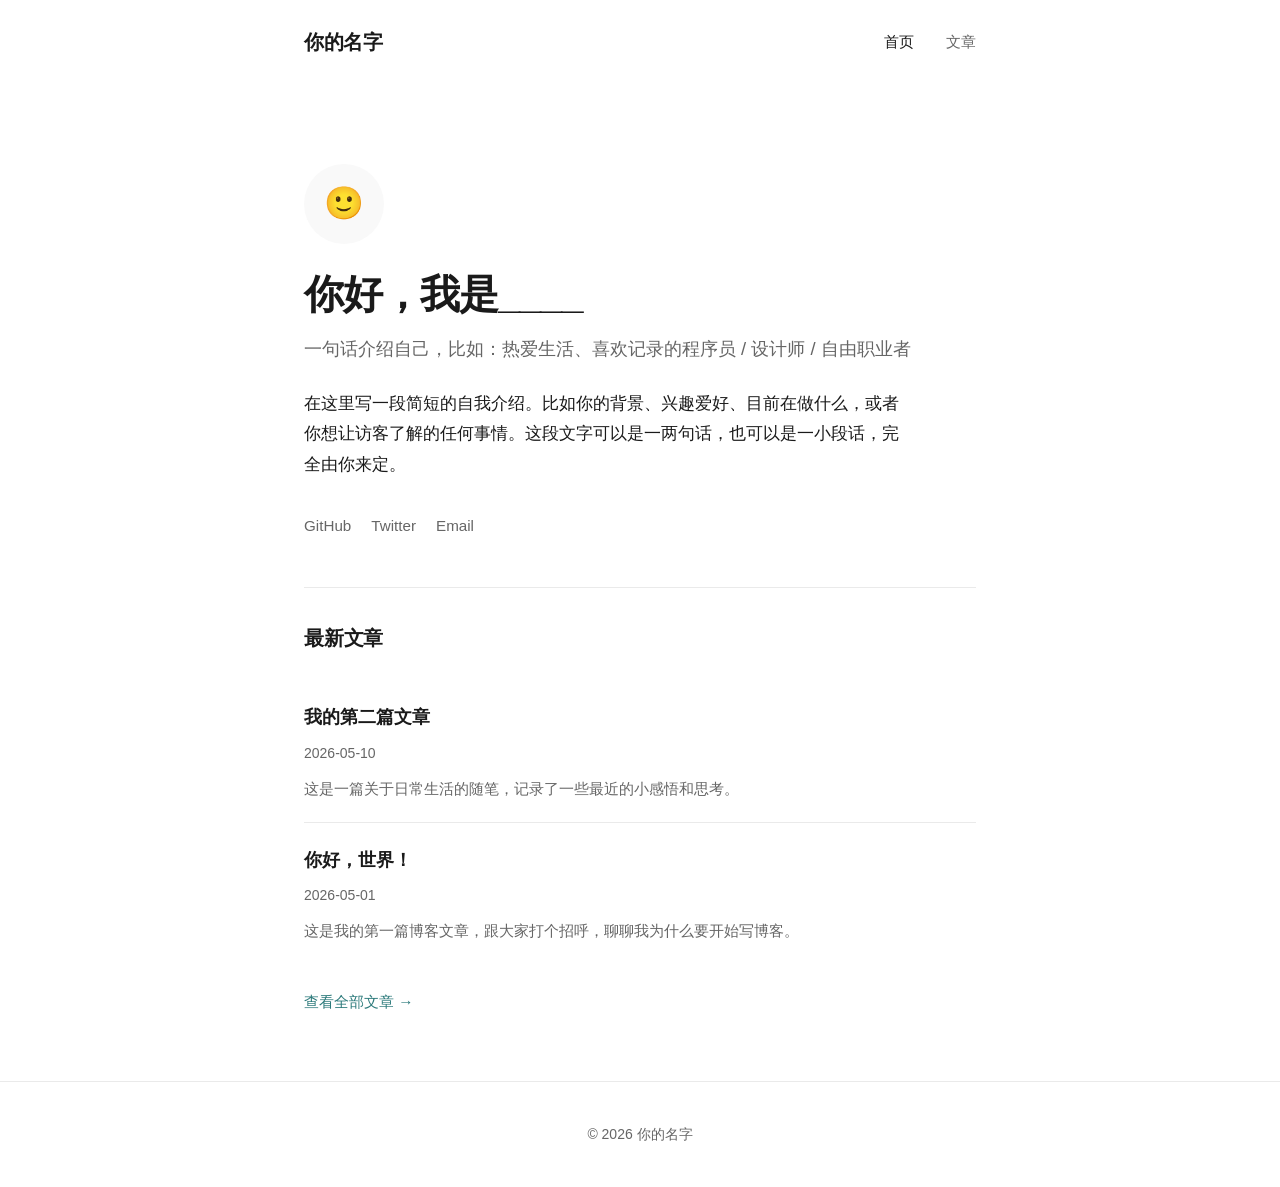
==== index.html @ 14785ec4 "初始化个人网站" ====
<!DOCTYPE html>
<html lang="zh-CN">
<head>
  <meta charset="UTF-8">
  <meta name="viewport" content="width=device-width, initial-scale=1.0">
  <title>我的个人网站</title>
  <link rel="stylesheet" href="css/style.css">
</head>
<body>
  <div class="container">
    <!-- 导航栏 -->
    <nav class="nav">
      <a href="index.html" class="nav-logo">你的名字</a>
      <ul class="nav-links">
        <li><a href="index.html" class="active">首页</a></li>
        <li><a href="blog.html">文章</a></li>
      </ul>
    </nav>

    <!-- 个人介绍 -->
    <section class="hero">
      <div class="hero-avatar">🙂</div>
      <h1>你好，我是____</h1>
      <p class="tagline">一句话介绍自己，比如：热爱生活、喜欢记录的程序员 / 设计师 / 自由职业者</p>
      <p class="bio">
        在这里写一段简短的自我介绍。比如你的背景、兴趣爱好、目前在做什么，或者你想让访客了解的任何事情。这段文字可以是一两句话，也可以是一小段话，完全由你来定。
      </p>
      <div class="social-links">
        <a href="#" target="_blank">GitHub</a>
        <a href="#" target="_blank">Twitter</a>
        <a href="mailto:your@email.com">Email</a>
      </div>
    </section>

    <!-- 最新文章 -->
    <section class="recent-posts">
      <h2 class="section-title">最新文章</h2>
      <div id="recent-posts"></div>
      <a href="blog.html" class="view-all">查看全部文章 →</a>
    </section>
  </div>

  <!-- 页脚 -->
  <footer class="footer">
    <div class="container">
      <p>© 2026 你的名字</p>
    </div>
  </footer>

  <script src="js/blog.js"></script>
  <script>
    // 在首页展示最近 3 篇文章
    const recentPosts = posts.slice(0, 3);
    const container = document.getElementById('recent-posts');
    recentPosts.forEach(post => {
      container.innerHTML += `
        <div class="post-card">
          <a href="${post.url}">
            <h3>${post.title}</h3>
            <span class="post-meta">${post.date}</span>
            ${post.excerpt ? `<p class="post-excerpt">${post.excerpt}</p>` : ''}
          </a>
        </div>
      `;
    });
  </script>
</body>
</html>
---- css/style.css ----
/* ===== 基础设置 ===== */
:root {
  --text: #1a1a1a;
  --text-light: #666;
  --bg: #fff;
  --bg-light: #f9f9f9;
  --border: #eaeaea;
  --accent: #2c7a7b;
  --accent-hover: #236665;
  --max-width: 720px;
}

* {
  margin: 0;
  padding: 0;
  box-sizing: border-box;
}

body {
  font-family: -apple-system, BlinkMacSystemFont, "Segoe UI", "PingFang SC",
    "Hiragino Sans GB", "Microsoft YaHei", "Helvetica Neue", Arial, sans-serif;
  color: var(--text);
  background: var(--bg);
  line-height: 1.8;
  -webkit-font-smoothing: antialiased;
}

/* ===== 导航栏 ===== */
.nav {
  display: flex;
  justify-content: space-between;
  align-items: center;
  padding: 1.5rem 0;
  max-width: var(--max-width);
  margin: 0 auto;
}

.nav a {
  text-decoration: none;
  color: var(--text);
}

.nav-logo {
  font-size: 1.25rem;
  font-weight: 700;
  letter-spacing: -0.02em;
}

.nav-links {
  display: flex;
  gap: 2rem;
  list-style: none;
}

.nav-links a {
  font-size: 0.95rem;
  color: var(--text-light);
  transition: color 0.2s;
}

.nav-links a:hover,
.nav-links a.active {
  color: var(--text);
}

/* ===== 容器 ===== */
.container {
  max-width: var(--max-width);
  margin: 0 auto;
  padding: 0 1.5rem;
}

/* ===== 首页 - 个人介绍 ===== */
.hero {
  padding: 5rem 0 3rem;
}

.hero-avatar {
  width: 80px;
  height: 80px;
  border-radius: 50%;
  background: var(--bg-light);
  margin-bottom: 1.5rem;
  display: flex;
  align-items: center;
  justify-content: center;
  font-size: 2rem;
  color: #ccc;
}

.hero h1 {
  font-size: 2.5rem;
  font-weight: 700;
  letter-spacing: -0.03em;
  margin-bottom: 0.75rem;
  line-height: 1.3;
}

.hero .tagline {
  font-size: 1.15rem;
  color: var(--text-light);
  margin-bottom: 1.5rem;
}

.hero .bio {
  font-size: 1.05rem;
  color: var(--text);
  max-width: 600px;
  margin-bottom: 2rem;
}

.social-links {
  display: flex;
  gap: 1.25rem;
}

.social-links a {
  color: var(--text-light);
  text-decoration: none;
  font-size: 0.95rem;
  transition: color 0.2s;
}

.social-links a:hover {
  color: var(--accent);
}

/* ===== 首页 - 最新文章 ===== */
.section-title {
  font-size: 1.25rem;
  font-weight: 600;
  margin-bottom: 1.5rem;
  letter-spacing: -0.01em;
}

.recent-posts {
  padding: 2rem 0 4rem;
  border-top: 1px solid var(--border);
}

.post-card {
  padding: 1.25rem 0;
  border-bottom: 1px solid var(--border);
}

.post-card:last-child {
  border-bottom: none;
}

.post-card a {
  text-decoration: none;
  color: inherit;
  display: block;
}

.post-card h3 {
  font-size: 1.15rem;
  font-weight: 600;
  margin-bottom: 0.35rem;
  transition: color 0.2s;
}

.post-card:hover h3 {
  color: var(--accent);
}

.post-card .post-meta {
  font-size: 0.875rem;
  color: var(--text-light);
}

.post-card .post-excerpt {
  font-size: 0.95rem;
  color: var(--text-light);
  margin-top: 0.5rem;
  line-height: 1.7;
}

.view-all {
  display: inline-block;
  margin-top: 1.5rem;
  font-size: 0.95rem;
  color: var(--accent);
  text-decoration: none;
  font-weight: 500;
  transition: color 0.2s;
}

.view-all:hover {
  color: var(--accent-hover);
}

/* ===== 博客列表页 ===== */
.blog-header {
  padding: 3rem 0 2rem;
}

.blog-header h1 {
  font-size: 2rem;
  font-weight: 700;
  letter-spacing: -0.02em;
  margin-bottom: 0.5rem;
}

.blog-header p {
  color: var(--text-light);
  font-size: 1.05rem;
}

.blog-list {
  padding-bottom: 4rem;
}

.blog-list .post-card {
  padding: 1.5rem 0;
}

.blog-list .post-card h3 {
  font-size: 1.2rem;
}

/* ===== 文章详情页 ===== */
.article {
  padding: 3rem 0 4rem;
}

.article-header {
  margin-bottom: 2.5rem;
}

.article-header h1 {
  font-size: 2rem;
  font-weight: 700;
  letter-spacing: -0.02em;
  line-height: 1.4;
  margin-bottom: 0.75rem;
}

.article-header .article-meta {
  font-size: 0.9rem;
  color: var(--text-light);
}

.article-content {
  font-size: 1.05rem;
  line-height: 2;
}

.article-content p {
  margin-bottom: 1.5rem;
}

.article-content h2 {
  font-size: 1.4rem;
  font-weight: 600;
  margin: 2.5rem 0 1rem;
}

.article-content h3 {
  font-size: 1.15rem;
  font-weight: 600;
  margin: 2rem 0 0.75rem;
}

.article-content img {
  max-width: 100%;
  height: auto;
  border-radius: 4px;
  margin: 1.5rem 0;
}

.article-content blockquote {
  border-left: 3px solid var(--accent);
  padding-left: 1.25rem;
  margin: 1.5rem 0;
  color: var(--text-light);
  font-style: italic;
}

.article-content ul,
.article-content ol {
  margin: 1rem 0 1.5rem 1.5rem;
}

.article-content li {
  margin-bottom: 0.5rem;
}

.article-content hr {
  border: none;
  border-top: 1px solid var(--border);
  margin: 2.5rem 0;
}

.article-content code {
  background: var(--bg-light);
  padding: 0.15em 0.4em;
  border-radius: 3px;
  font-size: 0.9em;
  font-family: "SF Mono", "Fira Code", "Fira Mono", "Roboto Mono", monospace;
}

.article-content pre {
  background: var(--bg-light);
  padding: 1.25rem;
  border-radius: 6px;
  overflow-x: auto;
  margin: 1.5rem 0;
  font-size: 0.9rem;
  line-height: 1.6;
}

.article-content pre code {
  background: none;
  padding: 0;
}

.back-link {
  display: inline-block;
  margin-top: 3rem;
  font-size: 0.95rem;
  color: var(--text-light);
  text-decoration: none;
  transition: color 0.2s;
}

.back-link:hover {
  color: var(--text);
}

/* ===== 页脚 ===== */
.footer {
  text-align: center;
  padding: 2.5rem 0;
  color: var(--text-light);
  font-size: 0.875rem;
  border-top: 1px solid var(--border);
}

/* ===== 响应式 ===== */
@media (max-width: 600px) {
  .hero {
    padding: 3rem 0 2rem;
  }

  .hero h1 {
    font-size: 1.75rem;
  }

  .nav {
    padding: 1rem 0;
  }

  .article-header h1 {
    font-size: 1.5rem;
  }

  .article-content {
    font-size: 1rem;
  }
}
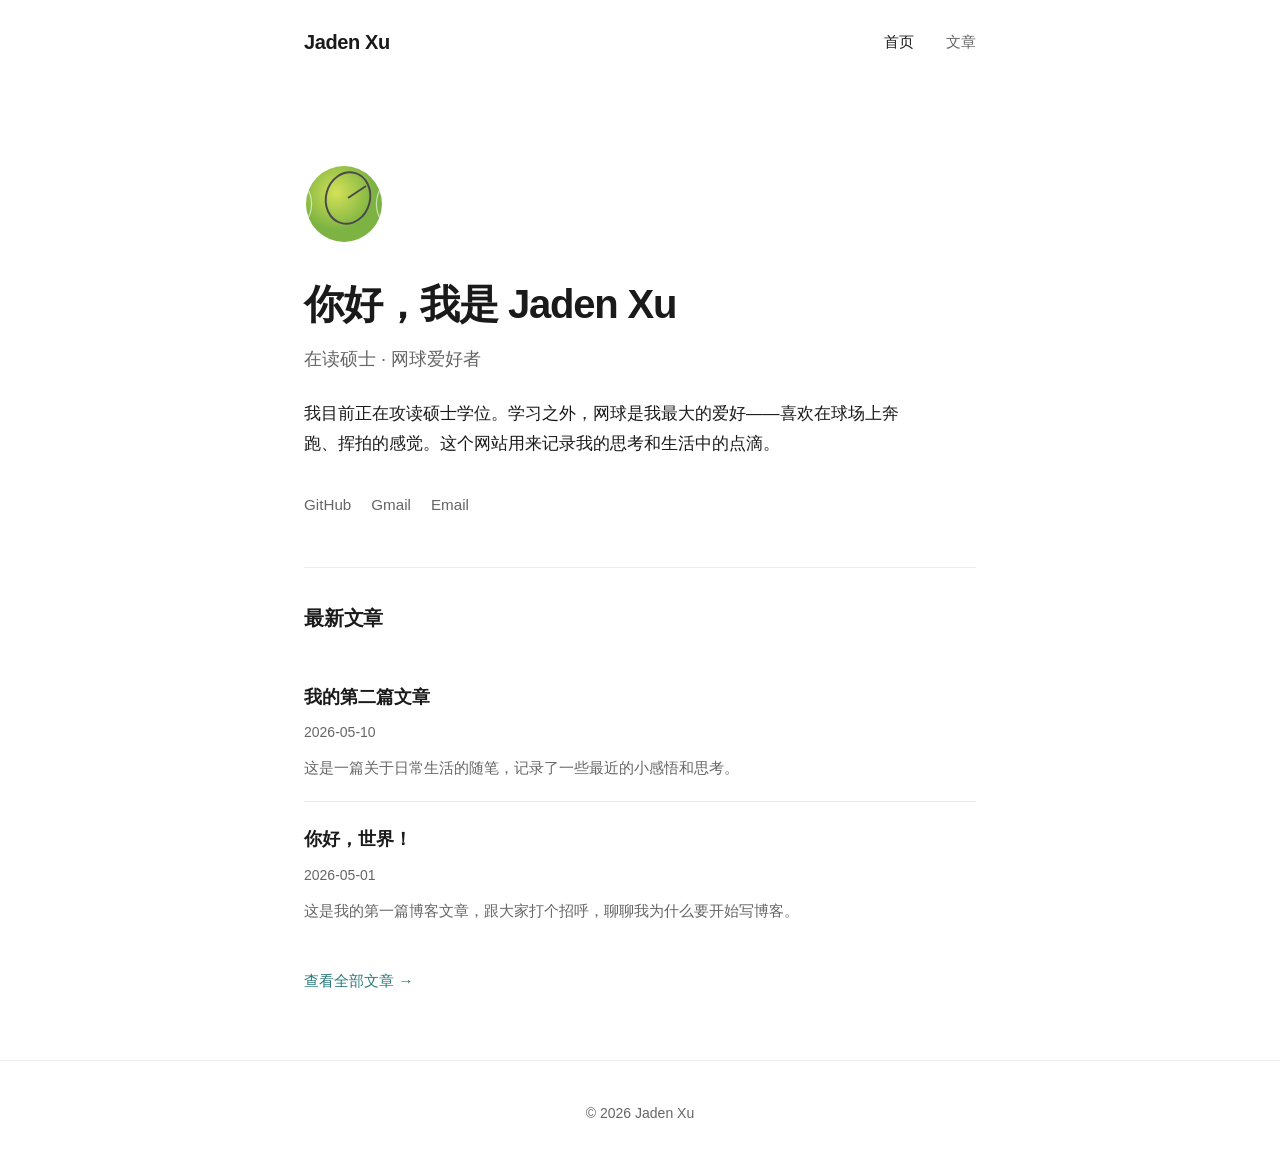
==== commit 36fed337: "更新个人信息和头像" ====
--- a/index.html
+++ b/index.html
@@ -10,7 +10,7 @@
   <div class="container">
     <!-- 导航栏 -->
     <nav class="nav">
-      <a href="index.html" class="nav-logo">你的名字</a>
+      <a href="index.html" class="nav-logo">Jaden Xu</a>
       <ul class="nav-links">
         <li><a href="index.html" class="active">首页</a></li>
         <li><a href="blog.html">文章</a></li>
@@ -19,16 +19,16 @@
 
     <!-- 个人介绍 -->
     <section class="hero">
-      <div class="hero-avatar">🙂</div>
-      <h1>你好，我是____</h1>
-      <p class="tagline">一句话介绍自己，比如：热爱生活、喜欢记录的程序员 / 设计师 / 自由职业者</p>
+      <img class="hero-avatar" src="images/avatar.svg" alt="头像">
+      <h1>你好，我是 Jaden Xu</h1>
+      <p class="tagline">在读硕士 · 网球爱好者</p>
       <p class="bio">
-        在这里写一段简短的自我介绍。比如你的背景、兴趣爱好、目前在做什么，或者你想让访客了解的任何事情。这段文字可以是一两句话，也可以是一小段话，完全由你来定。
+        我目前正在攻读硕士学位。学习之外，网球是我最大的爱好——喜欢在球场上奔跑、挥拍的感觉。这个网站用来记录我的思考和生活中的点滴。
       </p>
       <div class="social-links">
-        <a href="#" target="_blank">GitHub</a>
-        <a href="#" target="_blank">Twitter</a>
-        <a href="mailto:your@email.com">Email</a>
+        <a href="https://github.com/xupu2846" target="_blank">GitHub</a>
+        <a href="mailto:xupu2846@gmail.com">Gmail</a>
+        <a href="mailto:xupu2846@163.com">Email</a>
       </div>
     </section>
 
@@ -43,7 +43,7 @@
   <!-- 页脚 -->
   <footer class="footer">
     <div class="container">
-      <p>© 2026 你的名字</p>
+      <p>© 2026 Jaden Xu</p>
     </div>
   </footer>
 
--- a/css/style.css
+++ b/css/style.css
@@ -79,13 +79,8 @@
   width: 80px;
   height: 80px;
   border-radius: 50%;
-  background: var(--bg-light);
+  object-fit: cover;
   margin-bottom: 1.5rem;
-  display: flex;
-  align-items: center;
-  justify-content: center;
-  font-size: 2rem;
-  color: #ccc;
 }
 
 .hero h1 {
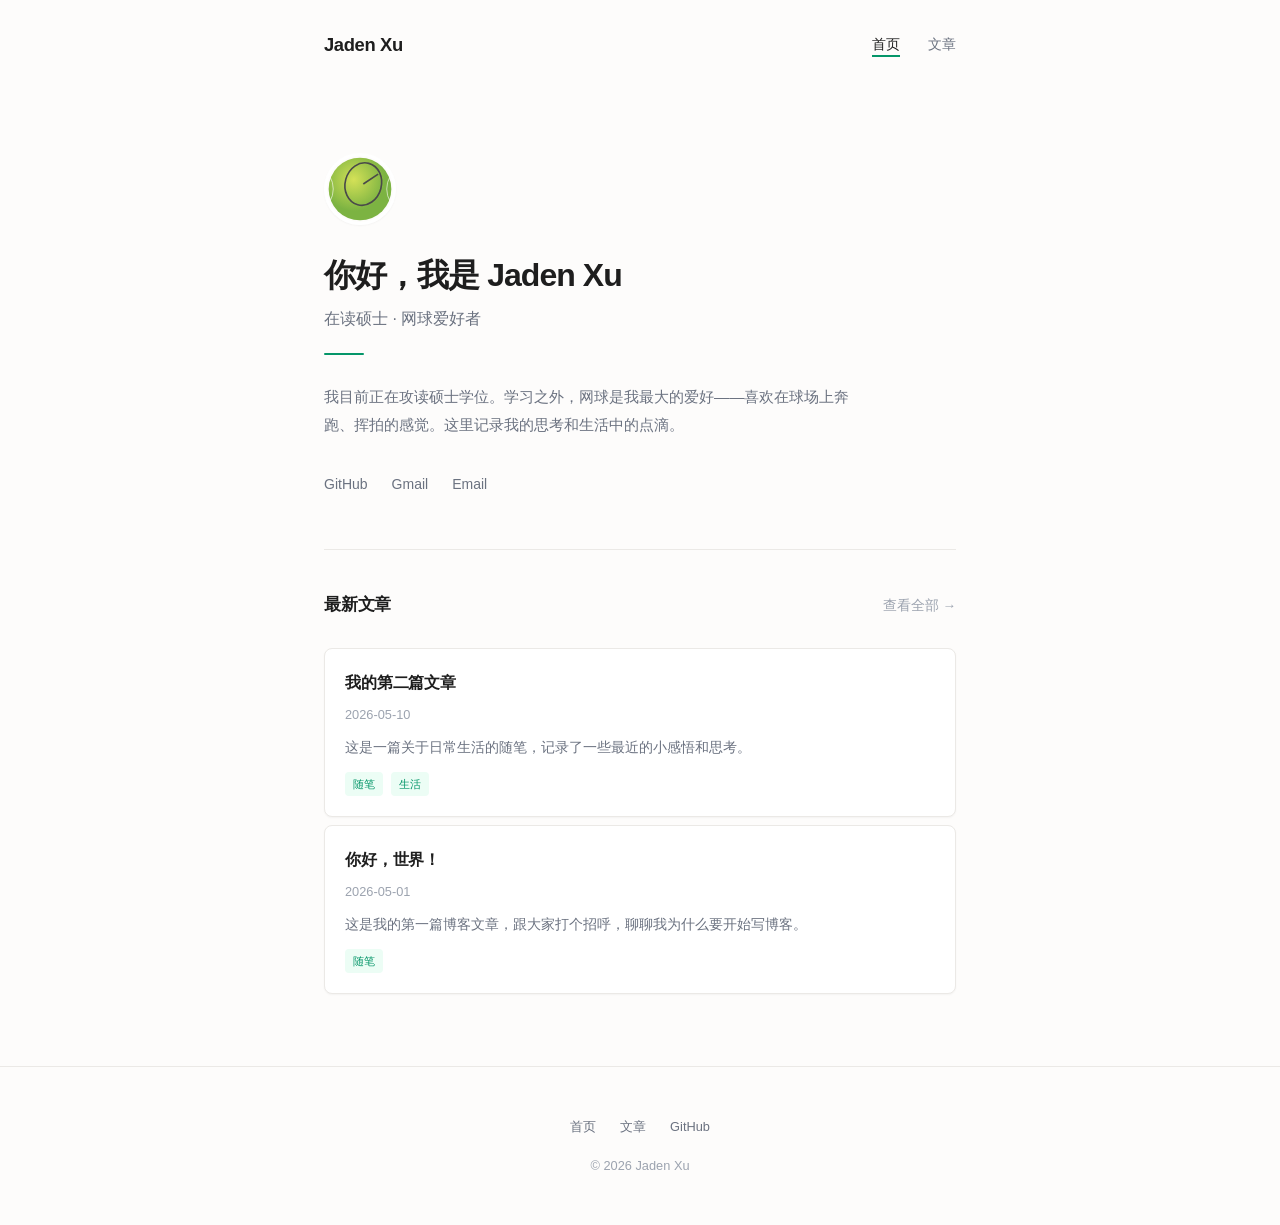
==== commit 25d56f5b: "全面升级网站设计：优化排版、配色、卡片布局和动效" ====
--- a/index.html
+++ b/index.html
@@ -3,27 +3,29 @@
 <head>
   <meta charset="UTF-8">
   <meta name="viewport" content="width=device-width, initial-scale=1.0">
-  <title>我的个人网站</title>
+  <title>Jaden Xu</title>
   <link rel="stylesheet" href="css/style.css">
 </head>
 <body>
-  <div class="container">
-    <!-- 导航栏 -->
-    <nav class="nav">
+  <nav class="nav">
+    <div class="container" style="display:flex;justify-content:space-between;align-items:center;width:100%;">
       <a href="index.html" class="nav-logo">Jaden Xu</a>
       <ul class="nav-links">
         <li><a href="index.html" class="active">首页</a></li>
         <li><a href="blog.html">文章</a></li>
       </ul>
-    </nav>
+    </div>
+  </nav>
 
+  <div class="container">
     <!-- 个人介绍 -->
     <section class="hero">
       <img class="hero-avatar" src="images/avatar.svg" alt="头像">
       <h1>你好，我是 Jaden Xu</h1>
       <p class="tagline">在读硕士 · 网球爱好者</p>
+      <div class="divider"></div>
       <p class="bio">
-        我目前正在攻读硕士学位。学习之外，网球是我最大的爱好——喜欢在球场上奔跑、挥拍的感觉。这个网站用来记录我的思考和生活中的点滴。
+        我目前正在攻读硕士学位。学习之外，网球是我最大的爱好——喜欢在球场上奔跑、挥拍的感觉。这里记录我的思考和生活中的点滴。
       </p>
       <div class="social-links">
         <a href="https://github.com/xupu2846" target="_blank">GitHub</a>
@@ -34,35 +36,49 @@
 
     <!-- 最新文章 -->
     <section class="recent-posts">
-      <h2 class="section-title">最新文章</h2>
+      <div class="section-header">
+        <h2 class="section-title">最新文章</h2>
+        <a href="blog.html" class="view-all">查看全部 →</a>
+      </div>
       <div id="recent-posts"></div>
-      <a href="blog.html" class="view-all">查看全部文章 →</a>
     </section>
   </div>
 
   <!-- 页脚 -->
   <footer class="footer">
     <div class="container">
+      <div class="footer-links">
+        <a href="index.html">首页</a>
+        <a href="blog.html">文章</a>
+        <a href="https://github.com/xupu2846" target="_blank">GitHub</a>
+      </div>
       <p>© 2026 Jaden Xu</p>
     </div>
   </footer>
 
   <script src="js/blog.js"></script>
   <script>
-    // 在首页展示最近 3 篇文章
-    const recentPosts = posts.slice(0, 3);
+    const recentPosts = posts.slice(0, 5);
     const container = document.getElementById('recent-posts');
-    recentPosts.forEach(post => {
-      container.innerHTML += `
-        <div class="post-card">
-          <a href="${post.url}">
+    if (recentPosts.length === 0) {
+      container.innerHTML = '<div class="empty-state"><p>还没有文章</p></div>';
+    } else {
+      recentPosts.forEach(post => {
+        const tagsHtml = post.tags
+          ? post.tags.map(t => `<span class="post-tag">${t}</span>`).join('')
+          : '';
+        container.innerHTML += `
+          <a class="post-card" href="${post.url}">
             <h3>${post.title}</h3>
-            <span class="post-meta">${post.date}</span>
+            <div class="post-meta">
+              <span>${post.date}</span>
+            </div>
             ${post.excerpt ? `<p class="post-excerpt">${post.excerpt}</p>` : ''}
+            ${tagsHtml ? `<div class="post-tags">${tagsHtml}</div>` : ''}
           </a>
-        </div>
-      `;
-    });
+        `;
+      });
+    }
   </script>
 </body>
 </html>
--- a/css/style.css
+++ b/css/style.css
@@ -1,13 +1,18 @@
 /* ===== 基础设置 ===== */
 :root {
-  --text: #1a1a1a;
-  --text-light: #666;
-  --bg: #fff;
-  --bg-light: #f9f9f9;
-  --border: #eaeaea;
-  --accent: #2c7a7b;
-  --accent-hover: #236665;
-  --max-width: 720px;
+  --text: #1e1e1e;
+  --text-secondary: #6b7280;
+  --text-tertiary: #9ca3af;
+  --bg: #fdfcfb;
+  --bg-card: #fff;
+  --border: #ebe9e6;
+  --accent: #059669;
+  --accent-hover: #047857;
+  --accent-light: #ecfdf5;
+  --shadow-sm: 0 1px 2px rgba(0, 0, 0, 0.04);
+  --shadow-md: 0 4px 12px rgba(0, 0, 0, 0.06);
+  --radius: 8px;
+  --max-width: 680px;
 }
 
 * {
@@ -19,48 +24,12 @@
 body {
   font-family: -apple-system, BlinkMacSystemFont, "Segoe UI", "PingFang SC",
     "Hiragino Sans GB", "Microsoft YaHei", "Helvetica Neue", Arial, sans-serif;
+  font-size: 16px;
   color: var(--text);
   background: var(--bg);
   line-height: 1.8;
   -webkit-font-smoothing: antialiased;
-}
-
-/* ===== 导航栏 ===== */
-.nav {
-  display: flex;
-  justify-content: space-between;
-  align-items: center;
-  padding: 1.5rem 0;
-  max-width: var(--max-width);
-  margin: 0 auto;
-}
-
-.nav a {
-  text-decoration: none;
-  color: var(--text);
-}
-
-.nav-logo {
-  font-size: 1.25rem;
-  font-weight: 700;
-  letter-spacing: -0.02em;
-}
-
-.nav-links {
-  display: flex;
-  gap: 2rem;
-  list-style: none;
-}
-
-.nav-links a {
-  font-size: 0.95rem;
-  color: var(--text-light);
-  transition: color 0.2s;
-}
-
-.nav-links a:hover,
-.nav-links a.active {
-  color: var(--text);
+  -moz-osx-font-smoothing: grayscale;
 }
 
 /* ===== 容器 ===== */
@@ -70,50 +39,107 @@
   padding: 0 1.5rem;
 }
 
+/* ===== 导航栏 ===== */
+.nav {
+  display: flex;
+  justify-content: space-between;
+  align-items: center;
+  padding: 1.75rem 0;
+  max-width: var(--max-width);
+  margin: 0 auto;
+}
+
+.nav a {
+  text-decoration: none;
+  color: var(--text);
+}
+
+.nav-logo {
+  font-size: 1.15rem;
+  font-weight: 700;
+  letter-spacing: -0.02em;
+  color: var(--text);
+}
+
+.nav-links {
+  display: flex;
+  gap: 1.75rem;
+  list-style: none;
+}
+
+.nav-links a {
+  font-size: 0.9rem;
+  color: var(--text-secondary);
+  transition: color 0.2s;
+  padding-bottom: 3px;
+}
+
+.nav-links a:hover {
+  color: var(--text);
+}
+
+.nav-links a.active {
+  color: var(--text);
+  border-bottom: 2px solid var(--accent);
+}
+
 /* ===== 首页 - 个人介绍 ===== */
 .hero {
-  padding: 5rem 0 3rem;
+  padding: 4rem 0 3rem;
 }
 
 .hero-avatar {
-  width: 80px;
-  height: 80px;
+  width: 72px;
+  height: 72px;
   border-radius: 50%;
   object-fit: cover;
-  margin-bottom: 1.5rem;
+  margin-bottom: 1.25rem;
+  box-shadow: var(--shadow-sm);
+  border: 3px solid #fff;
 }
 
 .hero h1 {
-  font-size: 2.5rem;
+  font-size: 2rem;
   font-weight: 700;
   letter-spacing: -0.03em;
-  margin-bottom: 0.75rem;
+  margin-bottom: 0.5rem;
   line-height: 1.3;
 }
 
 .hero .tagline {
-  font-size: 1.15rem;
-  color: var(--text-light);
-  margin-bottom: 1.5rem;
+  font-size: 1rem;
+  color: var(--text-secondary);
+  margin-bottom: 1.25rem;
+  font-weight: 400;
 }
 
 .hero .bio {
-  font-size: 1.05rem;
-  color: var(--text);
-  max-width: 600px;
-  margin-bottom: 2rem;
+  font-size: 0.95rem;
+  color: var(--text-secondary);
+  max-width: 540px;
+  line-height: 1.85;
+  margin-bottom: 1.75rem;
+}
+
+.divider {
+  width: 40px;
+  height: 2px;
+  background: var(--accent);
+  margin-bottom: 1.75rem;
+  border-radius: 1px;
 }
 
 .social-links {
   display: flex;
-  gap: 1.25rem;
+  gap: 1.5rem;
 }
 
 .social-links a {
-  color: var(--text-light);
-  text-decoration: none;
-  font-size: 0.95rem;
-  transition: color 0.2s;
+  color: var(--text-secondary);
+  text-decoration: none;
+  font-size: 0.875rem;
+  transition: color 0.2s;
+  padding: 4px 0;
 }
 
 .social-links a:hover {
@@ -121,37 +147,61 @@
 }
 
 /* ===== 首页 - 最新文章 ===== */
+.recent-posts {
+  padding: 2.5rem 0 4rem;
+  border-top: 1px solid var(--border);
+}
+
+.section-header {
+  display: flex;
+  justify-content: space-between;
+  align-items: baseline;
+  margin-bottom: 1.75rem;
+}
+
 .section-title {
-  font-size: 1.25rem;
+  font-size: 1.05rem;
   font-weight: 600;
-  margin-bottom: 1.5rem;
   letter-spacing: -0.01em;
-}
-
-.recent-posts {
-  padding: 2rem 0 4rem;
-  border-top: 1px solid var(--border);
+  color: var(--text);
+}
+
+.view-all {
+  font-size: 0.85rem;
+  color: var(--text-tertiary);
+  text-decoration: none;
+  transition: color 0.2s;
+}
+
+.view-all:hover {
+  color: var(--accent);
 }
 
 .post-card {
-  padding: 1.25rem 0;
-  border-bottom: 1px solid var(--border);
-}
-
-.post-card:last-child {
-  border-bottom: none;
-}
-
-.post-card a {
+  display: block;
+  padding: 1.25rem 1.25rem;
+  margin-bottom: 0.5rem;
+  background: var(--bg-card);
+  border: 1px solid var(--border);
+  border-radius: var(--radius);
   text-decoration: none;
   color: inherit;
-  display: block;
+  transition: all 0.2s ease;
+  box-shadow: var(--shadow-sm);
+}
+
+.post-card:hover {
+  border-color: #d1d5db;
+  box-shadow: var(--shadow-md);
+  transform: translateY(-1px);
 }
 
 .post-card h3 {
-  font-size: 1.15rem;
+  font-size: 1rem;
   font-weight: 600;
   margin-bottom: 0.35rem;
+  letter-spacing: -0.01em;
+  color: var(--text);
   transition: color 0.2s;
 }
 
@@ -160,46 +210,57 @@
 }
 
 .post-card .post-meta {
+  font-size: 0.8rem;
+  color: var(--text-tertiary);
+  display: flex;
+  align-items: center;
+  gap: 0.75rem;
+}
+
+.post-card .post-meta .dot {
+  width: 3px;
+  height: 3px;
+  border-radius: 50%;
+  background: var(--text-tertiary);
+}
+
+.post-card .post-excerpt {
   font-size: 0.875rem;
-  color: var(--text-light);
-}
-
-.post-card .post-excerpt {
-  font-size: 0.95rem;
-  color: var(--text-light);
-  margin-top: 0.5rem;
+  color: var(--text-secondary);
+  margin-top: 0.6rem;
   line-height: 1.7;
 }
 
-.view-all {
-  display: inline-block;
-  margin-top: 1.5rem;
-  font-size: 0.95rem;
+.post-card .post-tags {
+  display: flex;
+  gap: 0.5rem;
+  margin-top: 0.75rem;
+}
+
+.post-tag {
+  font-size: 0.7rem;
   color: var(--accent);
-  text-decoration: none;
+  background: var(--accent-light);
+  padding: 2px 8px;
+  border-radius: 4px;
   font-weight: 500;
-  transition: color 0.2s;
-}
-
-.view-all:hover {
-  color: var(--accent-hover);
 }
 
 /* ===== 博客列表页 ===== */
 .blog-header {
-  padding: 3rem 0 2rem;
+  padding: 3rem 0 1.5rem;
 }
 
 .blog-header h1 {
-  font-size: 2rem;
+  font-size: 1.75rem;
   font-weight: 700;
   letter-spacing: -0.02em;
-  margin-bottom: 0.5rem;
+  margin-bottom: 0.35rem;
 }
 
 .blog-header p {
-  color: var(--text-light);
-  font-size: 1.05rem;
+  color: var(--text-secondary);
+  font-size: 0.95rem;
 }
 
 .blog-list {
@@ -207,11 +268,7 @@
 }
 
 .blog-list .post-card {
-  padding: 1.5rem 0;
-}
-
-.blog-list .post-card h3 {
-  font-size: 1.2rem;
+  margin-bottom: 0.75rem;
 }
 
 /* ===== 文章详情页 ===== */
@@ -221,24 +278,37 @@
 
 .article-header {
   margin-bottom: 2.5rem;
+  padding-bottom: 1.5rem;
+  border-bottom: 1px solid var(--border);
 }
 
 .article-header h1 {
-  font-size: 2rem;
+  font-size: 1.75rem;
   font-weight: 700;
-  letter-spacing: -0.02em;
-  line-height: 1.4;
+  letter-spacing: -0.03em;
+  line-height: 1.45;
   margin-bottom: 0.75rem;
 }
 
 .article-header .article-meta {
-  font-size: 0.9rem;
-  color: var(--text-light);
+  font-size: 0.85rem;
+  color: var(--text-tertiary);
+  display: flex;
+  align-items: center;
+  gap: 0.75rem;
+}
+
+.article-header .article-meta .dot {
+  width: 3px;
+  height: 3px;
+  border-radius: 50%;
+  background: var(--text-tertiary);
 }
 
 .article-content {
-  font-size: 1.05rem;
+  font-size: 1rem;
   line-height: 2;
+  color: var(--text);
 }
 
 .article-content p {
@@ -246,39 +316,48 @@
 }
 
 .article-content h2 {
-  font-size: 1.4rem;
+  font-size: 1.25rem;
   font-weight: 600;
-  margin: 2.5rem 0 1rem;
+  margin: 2.5rem 0 0.75rem;
+  letter-spacing: -0.01em;
 }
 
 .article-content h3 {
-  font-size: 1.15rem;
+  font-size: 1.05rem;
   font-weight: 600;
-  margin: 2rem 0 0.75rem;
+  margin: 2rem 0 0.5rem;
+  letter-spacing: -0.01em;
 }
 
 .article-content img {
   max-width: 100%;
   height: auto;
-  border-radius: 4px;
-  margin: 1.5rem 0;
+  border-radius: var(--radius);
+  margin: 1.25rem 0;
 }
 
 .article-content blockquote {
   border-left: 3px solid var(--accent);
-  padding-left: 1.25rem;
+  padding: 0.5rem 0 0.5rem 1.25rem;
   margin: 1.5rem 0;
-  color: var(--text-light);
-  font-style: italic;
+  color: var(--text-secondary);
+  background: var(--accent-light);
+  border-radius: 0 var(--radius) var(--radius) 0;
 }
 
 .article-content ul,
 .article-content ol {
-  margin: 1rem 0 1.5rem 1.5rem;
+  margin: 0.75rem 0 1.5rem 1.25rem;
+  color: var(--text);
 }
 
 .article-content li {
   margin-bottom: 0.5rem;
+  padding-left: 0.25rem;
+}
+
+.article-content li::marker {
+  color: var(--text-tertiary);
 }
 
 .article-content hr {
@@ -288,69 +367,187 @@
 }
 
 .article-content code {
-  background: var(--bg-light);
+  background: #f3f4f6;
   padding: 0.15em 0.4em;
-  border-radius: 3px;
-  font-size: 0.9em;
+  border-radius: 4px;
+  font-size: 0.88em;
   font-family: "SF Mono", "Fira Code", "Fira Mono", "Roboto Mono", monospace;
+  color: #374151;
 }
 
 .article-content pre {
-  background: var(--bg-light);
+  background: #f9fafb;
   padding: 1.25rem;
-  border-radius: 6px;
+  border-radius: var(--radius);
+  border: 1px solid var(--border);
   overflow-x: auto;
   margin: 1.5rem 0;
-  font-size: 0.9rem;
-  line-height: 1.6;
+  font-size: 0.85rem;
+  line-height: 1.7;
 }
 
 .article-content pre code {
   background: none;
   padding: 0;
+  border: none;
 }
 
 .back-link {
-  display: inline-block;
+  display: inline-flex;
+  align-items: center;
+  gap: 0.35rem;
   margin-top: 3rem;
-  font-size: 0.95rem;
-  color: var(--text-light);
+  font-size: 0.875rem;
+  color: var(--text-tertiary);
   text-decoration: none;
   transition: color 0.2s;
 }
 
 .back-link:hover {
   color: var(--text);
+}
+
+/* ===== 文章页尾（文章导航） ===== */
+.article-nav {
+  margin-top: 3rem;
+  padding-top: 1.5rem;
+  border-top: 1px solid var(--border);
+  display: flex;
+  justify-content: space-between;
+  font-size: 0.875rem;
+}
+
+.article-nav a {
+  color: var(--text-secondary);
+  text-decoration: none;
+  transition: color 0.2s;
+}
+
+.article-nav a:hover {
+  color: var(--accent);
 }
 
 /* ===== 页脚 ===== */
 .footer {
   text-align: center;
-  padding: 2.5rem 0;
-  color: var(--text-light);
-  font-size: 0.875rem;
+  padding: 3rem 0;
+  color: var(--text-tertiary);
+  font-size: 0.8rem;
   border-top: 1px solid var(--border);
+}
+
+.footer a {
+  color: var(--text-secondary);
+  text-decoration: none;
+  transition: color 0.2s;
+}
+
+.footer a:hover {
+  color: var(--accent);
+}
+
+.footer-links {
+  display: flex;
+  justify-content: center;
+  gap: 1.5rem;
+  margin-bottom: 1rem;
+}
+
+/* ===== 友链区域 ===== */
+.friends {
+  padding: 2rem 0 4rem;
+  border-top: 1px solid var(--border);
+}
+
+.friends-grid {
+  display: grid;
+  grid-template-columns: repeat(auto-fill, minmax(200px, 1fr));
+  gap: 0.75rem;
+}
+
+.friend-card {
+  display: flex;
+  align-items: center;
+  gap: 0.75rem;
+  padding: 0.75rem 1rem;
+  background: var(--bg-card);
+  border: 1px solid var(--border);
+  border-radius: var(--radius);
+  text-decoration: none;
+  color: inherit;
+  transition: all 0.2s ease;
+}
+
+.friend-card:hover {
+  border-color: #d1d5db;
+  box-shadow: var(--shadow-sm);
+}
+
+.friend-avatar {
+  width: 32px;
+  height: 32px;
+  border-radius: 50%;
+  background: var(--bg);
+  flex-shrink: 0;
+}
+
+.friend-info {
+  min-width: 0;
+}
+
+.friend-name {
+  font-size: 0.85rem;
+  font-weight: 600;
+  color: var(--text);
+}
+
+.friend-desc {
+  font-size: 0.75rem;
+  color: var(--text-tertiary);
+  white-space: nowrap;
+  overflow: hidden;
+  text-overflow: ellipsis;
+}
+
+/* ===== 空状态 ===== */
+.empty-state {
+  text-align: center;
+  padding: 3rem 0;
+  color: var(--text-tertiary);
+}
+
+.empty-state p {
+  font-size: 0.9rem;
 }
 
 /* ===== 响应式 ===== */
 @media (max-width: 600px) {
   .hero {
-    padding: 3rem 0 2rem;
+    padding: 2.5rem 0 2rem;
   }
 
   .hero h1 {
-    font-size: 1.75rem;
+    font-size: 1.6rem;
   }
 
   .nav {
-    padding: 1rem 0;
+    padding: 1.25rem 0;
   }
 
   .article-header h1 {
-    font-size: 1.5rem;
+    font-size: 1.4rem;
   }
 
   .article-content {
-    font-size: 1rem;
-  }
-}
+    font-size: 0.95rem;
+    line-height: 1.9;
+  }
+
+  .post-card {
+    padding: 1rem;
+  }
+
+  .friends-grid {
+    grid-template-columns: 1fr;
+  }
+}
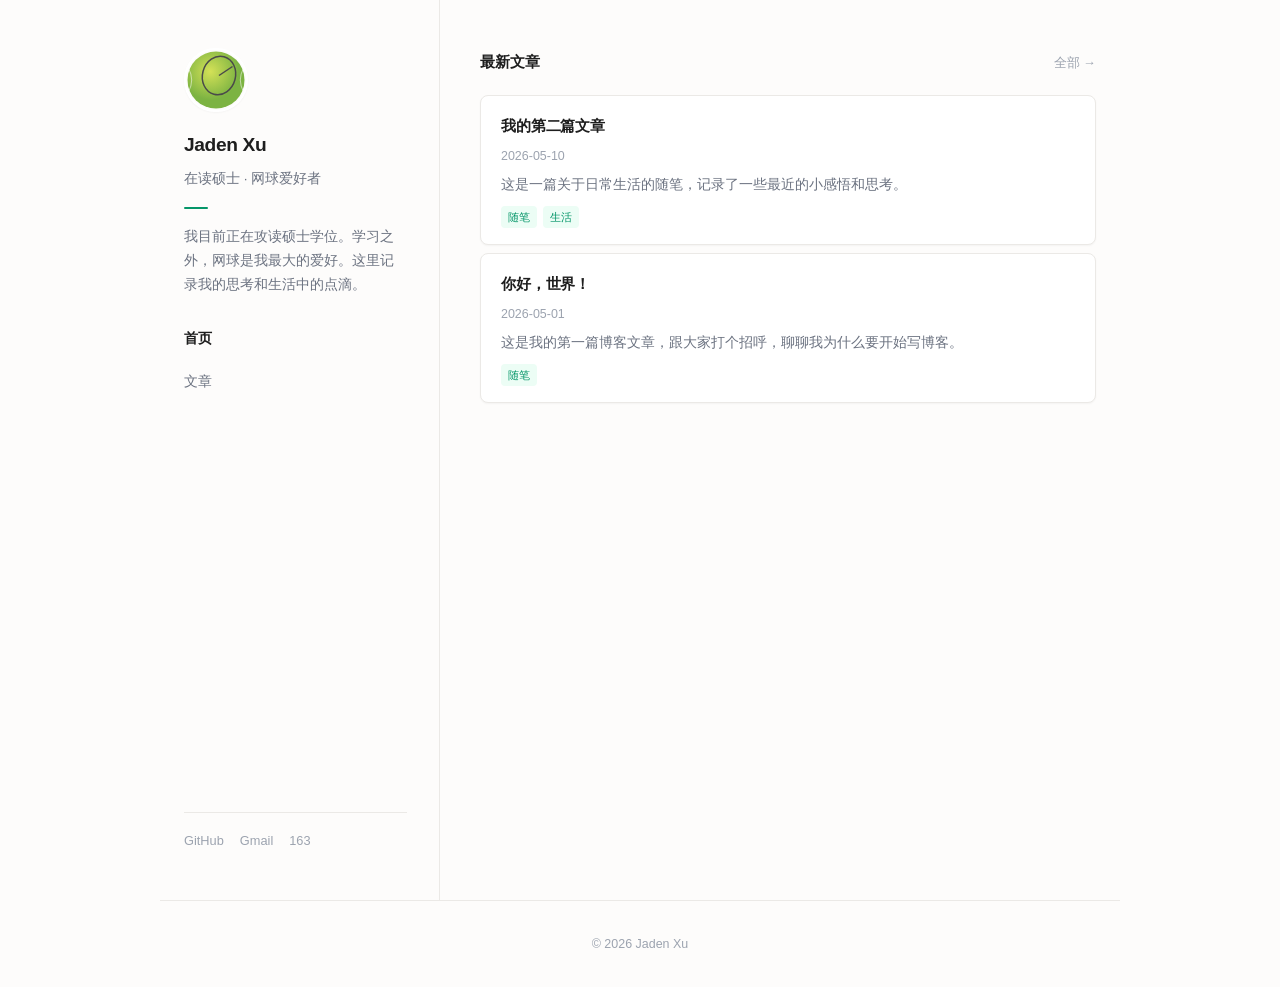
==== commit fdca904f: "改为双栏布局：左侧个人信息，右侧文章列表" ====
--- a/index.html
+++ b/index.html
@@ -7,53 +7,39 @@
   <link rel="stylesheet" href="css/style.css">
 </head>
 <body>
-  <nav class="nav">
-    <div class="container" style="display:flex;justify-content:space-between;align-items:center;width:100%;">
-      <a href="index.html" class="nav-logo">Jaden Xu</a>
-      <ul class="nav-links">
+  <div class="layout">
+    <!-- 左侧栏 -->
+    <aside class="sidebar">
+      <img class="sidebar-avatar" src="images/avatar.svg" alt="头像">
+      <div class="sidebar-name">Jaden Xu</div>
+      <div class="sidebar-tagline">在读硕士 · 网球爱好者</div>
+      <div class="sidebar-divider"></div>
+      <p class="sidebar-bio">
+        我目前正在攻读硕士学位。学习之外，网球是我最大的爱好。这里记录我的思考和生活中的点滴。
+      </p>
+      <ul class="sidebar-nav">
         <li><a href="index.html" class="active">首页</a></li>
         <li><a href="blog.html">文章</a></li>
       </ul>
-    </div>
-  </nav>
-
-  <div class="container">
-    <!-- 个人介绍 -->
-    <section class="hero">
-      <img class="hero-avatar" src="images/avatar.svg" alt="头像">
-      <h1>你好，我是 Jaden Xu</h1>
-      <p class="tagline">在读硕士 · 网球爱好者</p>
-      <div class="divider"></div>
-      <p class="bio">
-        我目前正在攻读硕士学位。学习之外，网球是我最大的爱好——喜欢在球场上奔跑、挥拍的感觉。这里记录我的思考和生活中的点滴。
-      </p>
-      <div class="social-links">
+      <div class="sidebar-social">
         <a href="https://github.com/xupu2846" target="_blank">GitHub</a>
         <a href="mailto:xupu2846@gmail.com">Gmail</a>
-        <a href="mailto:xupu2846@163.com">Email</a>
+        <a href="mailto:xupu2846@163.com">163</a>
       </div>
-    </section>
+    </aside>
 
-    <!-- 最新文章 -->
-    <section class="recent-posts">
+    <!-- 右侧主内容 -->
+    <main class="main">
       <div class="section-header">
         <h2 class="section-title">最新文章</h2>
-        <a href="blog.html" class="view-all">查看全部 →</a>
+        <a href="blog.html" class="view-all">全部 →</a>
       </div>
       <div id="recent-posts"></div>
-    </section>
+    </main>
   </div>
 
-  <!-- 页脚 -->
   <footer class="footer">
-    <div class="container">
-      <div class="footer-links">
-        <a href="index.html">首页</a>
-        <a href="blog.html">文章</a>
-        <a href="https://github.com/xupu2846" target="_blank">GitHub</a>
-      </div>
-      <p>© 2026 Jaden Xu</p>
-    </div>
+    <p>© 2026 Jaden Xu</p>
   </footer>
 
   <script src="js/blog.js"></script>
@@ -70,9 +56,7 @@
         container.innerHTML += `
           <a class="post-card" href="${post.url}">
             <h3>${post.title}</h3>
-            <div class="post-meta">
-              <span>${post.date}</span>
-            </div>
+            <div class="post-meta">${post.date}</div>
             ${post.excerpt ? `<p class="post-excerpt">${post.excerpt}</p>` : ''}
             ${tagsHtml ? `<div class="post-tags">${tagsHtml}</div>` : ''}
           </a>
--- a/css/style.css
+++ b/css/style.css
@@ -12,7 +12,7 @@
   --shadow-sm: 0 1px 2px rgba(0, 0, 0, 0.04);
   --shadow-md: 0 4px 12px rgba(0, 0, 0, 0.06);
   --radius: 8px;
-  --max-width: 680px;
+  --sidebar-width: 280px;
 }
 
 * {
@@ -29,148 +29,144 @@
   background: var(--bg);
   line-height: 1.8;
   -webkit-font-smoothing: antialiased;
-  -moz-osx-font-smoothing: grayscale;
-}
-
-/* ===== 容器 ===== */
-.container {
-  max-width: var(--max-width);
+}
+
+/* ===== 双栏布局 ===== */
+.layout {
+  display: flex;
+  max-width: 960px;
   margin: 0 auto;
-  padding: 0 1.5rem;
-}
-
-/* ===== 导航栏 ===== */
-.nav {
-  display: flex;
-  justify-content: space-between;
-  align-items: center;
-  padding: 1.75rem 0;
-  max-width: var(--max-width);
-  margin: 0 auto;
-}
-
-.nav a {
-  text-decoration: none;
-  color: var(--text);
-}
-
-.nav-logo {
-  font-size: 1.15rem;
+  min-height: 100vh;
+}
+
+/* ===== 左侧栏 ===== */
+.sidebar {
+  width: var(--sidebar-width);
+  flex-shrink: 0;
+  padding: 3rem 2rem 3rem 1.5rem;
+  position: sticky;
+  top: 0;
+  height: 100vh;
+  display: flex;
+  flex-direction: column;
+  border-right: 1px solid var(--border);
+}
+
+.sidebar-avatar {
+  width: 64px;
+  height: 64px;
+  border-radius: 50%;
+  object-fit: cover;
+  margin-bottom: 1rem;
+  border: 2px solid #fff;
+  box-shadow: var(--shadow-sm);
+}
+
+.sidebar-name {
+  font-size: 1.2rem;
   font-weight: 700;
   letter-spacing: -0.02em;
-  color: var(--text);
-}
-
-.nav-links {
-  display: flex;
-  gap: 1.75rem;
-  list-style: none;
-}
-
-.nav-links a {
-  font-size: 0.9rem;
-  color: var(--text-secondary);
-  transition: color 0.2s;
-  padding-bottom: 3px;
-}
-
-.nav-links a:hover {
-  color: var(--text);
-}
-
-.nav-links a.active {
-  color: var(--text);
-  border-bottom: 2px solid var(--accent);
-}
-
-/* ===== 首页 - 个人介绍 ===== */
-.hero {
-  padding: 4rem 0 3rem;
-}
-
-.hero-avatar {
-  width: 72px;
-  height: 72px;
-  border-radius: 50%;
-  object-fit: cover;
-  margin-bottom: 1.25rem;
-  box-shadow: var(--shadow-sm);
-  border: 3px solid #fff;
-}
-
-.hero h1 {
-  font-size: 2rem;
-  font-weight: 700;
-  letter-spacing: -0.03em;
-  margin-bottom: 0.5rem;
-  line-height: 1.3;
-}
-
-.hero .tagline {
-  font-size: 1rem;
-  color: var(--text-secondary);
-  margin-bottom: 1.25rem;
-  font-weight: 400;
-}
-
-.hero .bio {
-  font-size: 0.95rem;
-  color: var(--text-secondary);
-  max-width: 540px;
-  line-height: 1.85;
-  margin-bottom: 1.75rem;
-}
-
-.divider {
-  width: 40px;
+  margin-bottom: 0.25rem;
+}
+
+.sidebar-tagline {
+  font-size: 0.85rem;
+  color: var(--text-secondary);
+  margin-bottom: 1rem;
+}
+
+.sidebar-divider {
+  width: 24px;
   height: 2px;
   background: var(--accent);
-  margin-bottom: 1.75rem;
   border-radius: 1px;
-}
-
-.social-links {
-  display: flex;
-  gap: 1.5rem;
-}
-
-.social-links a {
-  color: var(--text-secondary);
-  text-decoration: none;
-  font-size: 0.875rem;
-  transition: color 0.2s;
-  padding: 4px 0;
-}
-
-.social-links a:hover {
+  margin-bottom: 1rem;
+}
+
+.sidebar-bio {
+  font-size: 0.85rem;
+  color: var(--text-secondary);
+  line-height: 1.75;
+  margin-bottom: 1.5rem;
+}
+
+.sidebar-nav {
+  list-style: none;
+  margin-bottom: auto;
+}
+
+.sidebar-nav li {
+  margin-bottom: 0.35rem;
+}
+
+.sidebar-nav a {
+  display: block;
+  padding: 0.35rem 0;
+  font-size: 0.9rem;
+  color: var(--text-secondary);
+  text-decoration: none;
+  transition: color 0.15s;
+}
+
+.sidebar-nav a:hover {
+  color: var(--text);
+}
+
+.sidebar-nav a.active {
+  color: var(--text);
+  font-weight: 600;
+}
+
+.sidebar-social {
+  display: flex;
+  flex-wrap: wrap;
+  gap: 0.5rem 1rem;
+  padding-top: 1rem;
+  border-top: 1px solid var(--border);
+}
+
+.sidebar-social a {
+  font-size: 0.8rem;
+  color: var(--text-tertiary);
+  text-decoration: none;
+  transition: color 0.15s;
+}
+
+.sidebar-social a:hover {
   color: var(--accent);
 }
 
-/* ===== 首页 - 最新文章 ===== */
-.recent-posts {
-  padding: 2.5rem 0 4rem;
-  border-top: 1px solid var(--border);
-}
-
+/* ===== 右侧主内容区 ===== */
+.main {
+  flex: 1;
+  padding: 3rem 1.5rem 3rem 2.5rem;
+  min-width: 0;
+}
+
+/* ===== 右侧顶部导航（小屏用） ===== */
+.main-nav {
+  display: none;
+}
+
+/* ===== 文章卡片 ===== */
 .section-header {
   display: flex;
   justify-content: space-between;
   align-items: baseline;
-  margin-bottom: 1.75rem;
+  margin-bottom: 1.25rem;
 }
 
 .section-title {
-  font-size: 1.05rem;
+  font-size: 0.95rem;
   font-weight: 600;
   letter-spacing: -0.01em;
-  color: var(--text);
 }
 
 .view-all {
-  font-size: 0.85rem;
-  color: var(--text-tertiary);
-  text-decoration: none;
-  transition: color 0.2s;
+  font-size: 0.8rem;
+  color: var(--text-tertiary);
+  text-decoration: none;
+  transition: color 0.15s;
 }
 
 .view-all:hover {
@@ -179,7 +175,7 @@
 
 .post-card {
   display: block;
-  padding: 1.25rem 1.25rem;
+  padding: 1rem 1.25rem;
   margin-bottom: 0.5rem;
   background: var(--bg-card);
   border: 1px solid var(--border);
@@ -193,15 +189,14 @@
 .post-card:hover {
   border-color: #d1d5db;
   box-shadow: var(--shadow-md);
-  transform: translateY(-1px);
+  transform: translateX(3px);
 }
 
 .post-card h3 {
-  font-size: 1rem;
-  font-weight: 600;
-  margin-bottom: 0.35rem;
+  font-size: 0.95rem;
+  font-weight: 600;
+  margin-bottom: 0.3rem;
   letter-spacing: -0.01em;
-  color: var(--text);
   transition: color 0.2s;
 }
 
@@ -210,92 +205,57 @@
 }
 
 .post-card .post-meta {
-  font-size: 0.8rem;
-  color: var(--text-tertiary);
-  display: flex;
-  align-items: center;
-  gap: 0.75rem;
-}
-
-.post-card .post-meta .dot {
-  width: 3px;
-  height: 3px;
-  border-radius: 50%;
-  background: var(--text-tertiary);
+  font-size: 0.78rem;
+  color: var(--text-tertiary);
 }
 
 .post-card .post-excerpt {
-  font-size: 0.875rem;
-  color: var(--text-secondary);
+  font-size: 0.85rem;
+  color: var(--text-secondary);
+  margin-top: 0.45rem;
+  line-height: 1.65;
+}
+
+.post-card .post-tags {
+  display: flex;
+  gap: 0.4rem;
   margin-top: 0.6rem;
-  line-height: 1.7;
-}
-
-.post-card .post-tags {
-  display: flex;
-  gap: 0.5rem;
-  margin-top: 0.75rem;
 }
 
 .post-tag {
   font-size: 0.7rem;
   color: var(--accent);
   background: var(--accent-light);
-  padding: 2px 8px;
+  padding: 1px 7px;
   border-radius: 4px;
   font-weight: 500;
 }
 
-/* ===== 博客列表页 ===== */
-.blog-header {
-  padding: 3rem 0 1.5rem;
-}
-
-.blog-header h1 {
-  font-size: 1.75rem;
-  font-weight: 700;
-  letter-spacing: -0.02em;
-  margin-bottom: 0.35rem;
-}
-
-.blog-header p {
-  color: var(--text-secondary);
-  font-size: 0.95rem;
-}
-
-.blog-list {
-  padding-bottom: 4rem;
-}
-
-.blog-list .post-card {
-  margin-bottom: 0.75rem;
-}
-
 /* ===== 文章详情页 ===== */
 .article {
-  padding: 3rem 0 4rem;
+  max-width: 620px;
 }
 
 .article-header {
-  margin-bottom: 2.5rem;
-  padding-bottom: 1.5rem;
+  margin-bottom: 2rem;
+  padding-bottom: 1.25rem;
   border-bottom: 1px solid var(--border);
 }
 
 .article-header h1 {
-  font-size: 1.75rem;
+  font-size: 1.6rem;
   font-weight: 700;
   letter-spacing: -0.03em;
   line-height: 1.45;
-  margin-bottom: 0.75rem;
+  margin-bottom: 0.5rem;
 }
 
 .article-header .article-meta {
-  font-size: 0.85rem;
+  font-size: 0.82rem;
   color: var(--text-tertiary);
   display: flex;
   align-items: center;
-  gap: 0.75rem;
+  gap: 0.6rem;
 }
 
 .article-header .article-meta .dot {
@@ -306,40 +266,37 @@
 }
 
 .article-content {
+  font-size: 0.95rem;
+  line-height: 1.95;
+}
+
+.article-content p {
+  margin-bottom: 1.25rem;
+}
+
+.article-content h2 {
+  font-size: 1.15rem;
+  font-weight: 600;
+  margin: 2rem 0 0.6rem;
+}
+
+.article-content h3 {
   font-size: 1rem;
-  line-height: 2;
-  color: var(--text);
-}
-
-.article-content p {
-  margin-bottom: 1.5rem;
-}
-
-.article-content h2 {
-  font-size: 1.25rem;
-  font-weight: 600;
-  margin: 2.5rem 0 0.75rem;
-  letter-spacing: -0.01em;
-}
-
-.article-content h3 {
-  font-size: 1.05rem;
-  font-weight: 600;
-  margin: 2rem 0 0.5rem;
-  letter-spacing: -0.01em;
+  font-weight: 600;
+  margin: 1.6rem 0 0.4rem;
 }
 
 .article-content img {
   max-width: 100%;
   height: auto;
   border-radius: var(--radius);
-  margin: 1.25rem 0;
+  margin: 1rem 0;
 }
 
 .article-content blockquote {
   border-left: 3px solid var(--accent);
-  padding: 0.5rem 0 0.5rem 1.25rem;
-  margin: 1.5rem 0;
+  padding: 0.4rem 0 0.4rem 1rem;
+  margin: 1.25rem 0;
   color: var(--text-secondary);
   background: var(--accent-light);
   border-radius: 0 var(--radius) var(--radius) 0;
@@ -347,13 +304,11 @@
 
 .article-content ul,
 .article-content ol {
-  margin: 0.75rem 0 1.5rem 1.25rem;
-  color: var(--text);
+  margin: 0.6rem 0 1.25rem 1.25rem;
 }
 
 .article-content li {
-  margin-bottom: 0.5rem;
-  padding-left: 0.25rem;
+  margin-bottom: 0.4rem;
 }
 
 .article-content li::marker {
@@ -363,191 +318,164 @@
 .article-content hr {
   border: none;
   border-top: 1px solid var(--border);
-  margin: 2.5rem 0;
+  margin: 2rem 0;
 }
 
 .article-content code {
   background: #f3f4f6;
-  padding: 0.15em 0.4em;
+  padding: 0.12em 0.35em;
   border-radius: 4px;
   font-size: 0.88em;
-  font-family: "SF Mono", "Fira Code", "Fira Mono", "Roboto Mono", monospace;
+  font-family: "SF Mono", "Fira Code", monospace;
   color: #374151;
 }
 
 .article-content pre {
   background: #f9fafb;
-  padding: 1.25rem;
+  padding: 1rem;
   border-radius: var(--radius);
   border: 1px solid var(--border);
   overflow-x: auto;
-  margin: 1.5rem 0;
-  font-size: 0.85rem;
+  margin: 1.25rem 0;
+  font-size: 0.82rem;
   line-height: 1.7;
 }
 
 .article-content pre code {
   background: none;
   padding: 0;
-  border: none;
 }
 
 .back-link {
-  display: inline-flex;
-  align-items: center;
-  gap: 0.35rem;
+  display: inline-block;
+  margin-top: 2.5rem;
+  font-size: 0.85rem;
+  color: var(--text-tertiary);
+  text-decoration: none;
+  transition: color 0.15s;
+}
+
+.back-link:hover {
+  color: var(--text);
+}
+
+/* ===== 评论区 ===== */
+.comments {
+  max-width: 620px;
   margin-top: 3rem;
-  font-size: 0.875rem;
-  color: var(--text-tertiary);
-  text-decoration: none;
-  transition: color 0.2s;
-}
-
-.back-link:hover {
-  color: var(--text);
-}
-
-/* ===== 文章页尾（文章导航） ===== */
-.article-nav {
-  margin-top: 3rem;
-  padding-top: 1.5rem;
+  padding-top: 2rem;
   border-top: 1px solid var(--border);
-  display: flex;
-  justify-content: space-between;
-  font-size: 0.875rem;
-}
-
-.article-nav a {
-  color: var(--text-secondary);
-  text-decoration: none;
-  transition: color 0.2s;
-}
-
-.article-nav a:hover {
-  color: var(--accent);
+}
+
+.comments-title {
+  font-size: 1rem;
+  font-weight: 600;
+  margin-bottom: 1.25rem;
 }
 
 /* ===== 页脚 ===== */
 .footer {
+  max-width: 960px;
+  margin: 0 auto;
+  padding: 2rem 1.5rem;
   text-align: center;
-  padding: 3rem 0;
-  color: var(--text-tertiary);
-  font-size: 0.8rem;
+  color: var(--text-tertiary);
+  font-size: 0.78rem;
   border-top: 1px solid var(--border);
 }
 
 .footer a {
   color: var(--text-secondary);
   text-decoration: none;
-  transition: color 0.2s;
 }
 
 .footer a:hover {
   color: var(--accent);
 }
 
-.footer-links {
-  display: flex;
-  justify-content: center;
-  gap: 1.5rem;
-  margin-bottom: 1rem;
-}
-
-/* ===== 友链区域 ===== */
-.friends {
-  padding: 2rem 0 4rem;
-  border-top: 1px solid var(--border);
-}
-
-.friends-grid {
-  display: grid;
-  grid-template-columns: repeat(auto-fill, minmax(200px, 1fr));
-  gap: 0.75rem;
-}
-
-.friend-card {
-  display: flex;
+/* ===== 文章详情页专用布局 ===== */
+.article-layout {
+  max-width: 700px;
+  margin: 0 auto;
+  padding: 0 1.5rem;
+}
+
+.article-topnav {
+  display: flex;
+  justify-content: space-between;
   align-items: center;
-  gap: 0.75rem;
-  padding: 0.75rem 1rem;
-  background: var(--bg-card);
-  border: 1px solid var(--border);
-  border-radius: var(--radius);
-  text-decoration: none;
-  color: inherit;
-  transition: all 0.2s ease;
-}
-
-.friend-card:hover {
-  border-color: #d1d5db;
-  box-shadow: var(--shadow-sm);
-}
-
-.friend-avatar {
-  width: 32px;
-  height: 32px;
-  border-radius: 50%;
-  background: var(--bg);
-  flex-shrink: 0;
-}
-
-.friend-info {
-  min-width: 0;
-}
-
-.friend-name {
-  font-size: 0.85rem;
-  font-weight: 600;
-  color: var(--text);
-}
-
-.friend-desc {
-  font-size: 0.75rem;
-  color: var(--text-tertiary);
-  white-space: nowrap;
-  overflow: hidden;
-  text-overflow: ellipsis;
+  padding: 1.5rem 0;
+  max-width: 700px;
+  margin: 0 auto;
+}
+
+.article-topnav a {
+  text-decoration: none;
+  color: var(--text-secondary);
+  font-size: 0.9rem;
+  transition: color 0.15s;
+}
+
+.article-topnav a:hover {
+  color: var(--text);
+}
+
+.article-topnav .nav-logo {
+  font-weight: 700;
+  color: var(--text);
 }
 
 /* ===== 空状态 ===== */
 .empty-state {
   text-align: center;
-  padding: 3rem 0;
-  color: var(--text-tertiary);
-}
-
-.empty-state p {
+  padding: 2rem 0;
+  color: var(--text-tertiary);
   font-size: 0.9rem;
 }
 
 /* ===== 响应式 ===== */
-@media (max-width: 600px) {
-  .hero {
-    padding: 2.5rem 0 2rem;
-  }
-
-  .hero h1 {
-    font-size: 1.6rem;
-  }
-
-  .nav {
-    padding: 1.25rem 0;
+@media (max-width: 700px) {
+  .layout {
+    flex-direction: column;
+  }
+
+  .sidebar {
+    width: 100%;
+    height: auto;
+    position: static;
+    padding: 2rem 1.5rem 1.5rem;
+    border-right: none;
+    border-bottom: 1px solid var(--border);
+  }
+
+  .sidebar-nav {
+    display: flex;
+    gap: 1.5rem;
+    margin-bottom: 1rem;
+  }
+
+  .sidebar-nav li {
+    margin-bottom: 0;
+  }
+
+  .sidebar-social {
+    border-top: none;
+    padding-top: 0.5rem;
+  }
+
+  .sidebar-bio {
+    margin-bottom: 1rem;
+  }
+
+  .main {
+    padding: 1.5rem;
   }
 
   .article-header h1 {
-    font-size: 1.4rem;
+    font-size: 1.3rem;
   }
 
   .article-content {
-    font-size: 0.95rem;
-    line-height: 1.9;
-  }
-
-  .post-card {
-    padding: 1rem;
-  }
-
-  .friends-grid {
-    grid-template-columns: 1fr;
-  }
-}
+    font-size: 0.92rem;
+  }
+}
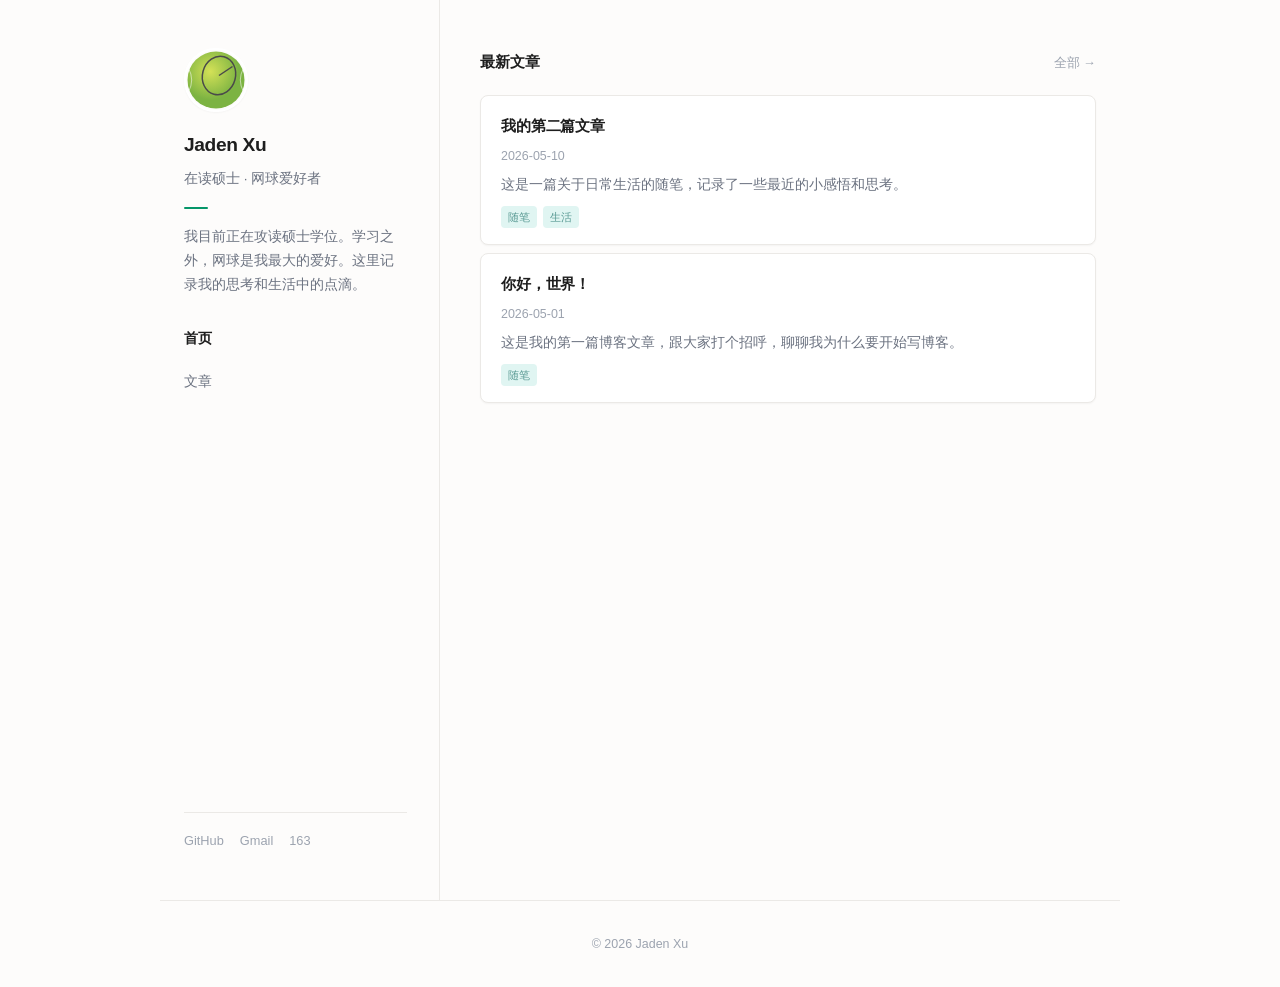
==== commit 70ab8398: "标题hover改为蓝色，标签支持多种低饱和度颜色" ====
--- a/index.html
+++ b/index.html
@@ -51,7 +51,7 @@
     } else {
       recentPosts.forEach(post => {
         const tagsHtml = post.tags
-          ? post.tags.map(t => `<span class="post-tag">${t}</span>`).join('')
+          ? post.tags.map(t => `<span class="post-tag ${getTagClass(t)}">${t}</span>`).join('')
           : '';
         container.innerHTML += `
           <a class="post-card" href="${post.url}">
--- a/css/style.css
+++ b/css/style.css
@@ -201,7 +201,7 @@
 }
 
 .post-card:hover h3 {
-  color: var(--accent);
+  color: #3b6fb6;
 }
 
 .post-card .post-meta {
@@ -224,12 +224,18 @@
 
 .post-tag {
   font-size: 0.7rem;
-  color: var(--accent);
-  background: var(--accent-light);
   padding: 1px 7px;
   border-radius: 4px;
   font-weight: 500;
 }
+
+.tag-blue   { color: #5b7eb5; background: #e8f0fe; }
+.tag-pink   { color: #b57b8a; background: #fce8ed; }
+.tag-amber  { color: #b5975b; background: #fef7e0; }
+.tag-purple { color: #8a7bb5; background: #f0e8fc; }
+.tag-teal   { color: #5b9b95; background: #e0f5f2; }
+.tag-orange { color: #b5825b; background: #fdf0e0; }
+.tag-gray   { color: #7b7b7b; background: #f2f2f2; }
 
 /* ===== 文章详情页 ===== */
 .article {
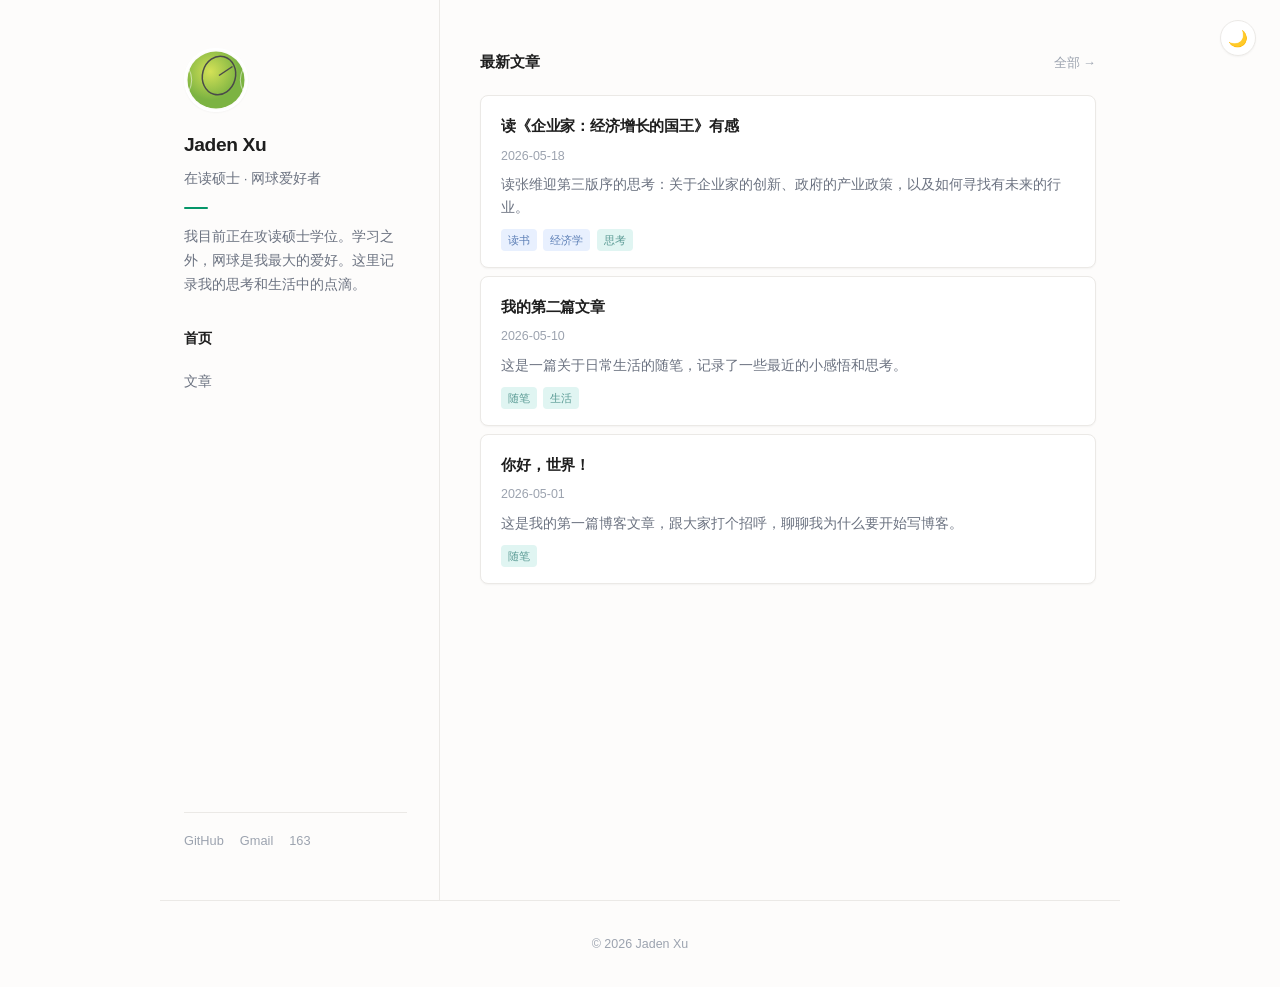
==== commit 795169e1: "添加明暗主题切换功能，按钮在右上角" ====
--- a/index.html
+++ b/index.html
@@ -7,6 +7,10 @@
   <link rel="stylesheet" href="css/style.css">
 </head>
 <body>
+  <button class="theme-toggle" id="theme-toggle" aria-label="切换主题">
+    <span class="icon-light">☀️</span>
+    <span class="icon-dark">🌙</span>
+  </button>
   <div class="layout">
     <!-- 左侧栏 -->
     <aside class="sidebar">
@@ -42,6 +46,7 @@
     <p>© 2026 Jaden Xu</p>
   </footer>
 
+  <script src="js/theme.js"></script>
   <script src="js/blog.js"></script>
   <script>
     const recentPosts = posts.slice(0, 5);
--- a/css/style.css
+++ b/css/style.css
@@ -1,4 +1,4 @@
-/* ===== 基础设置 ===== */
+/* ===== 基础变量（亮色主题） ===== */
 :root {
   --text: #1e1e1e;
   --text-secondary: #6b7280;
@@ -6,13 +6,40 @@
   --bg: #fdfcfb;
   --bg-card: #fff;
   --border: #ebe9e6;
+  --border-hover: #d1d5db;
   --accent: #059669;
   --accent-hover: #047857;
   --accent-light: #ecfdf5;
+  --code-bg: #f3f4f6;
+  --code-text: #374151;
+  --pre-bg: #f9fafb;
+  --avatar-border: #fff;
+  --card-hover-title: #3b6fb6;
   --shadow-sm: 0 1px 2px rgba(0, 0, 0, 0.04);
   --shadow-md: 0 4px 12px rgba(0, 0, 0, 0.06);
   --radius: 8px;
   --sidebar-width: 280px;
+}
+
+/* ===== 暗色主题 ===== */
+[data-theme="dark"] {
+  --text: #e4e4e7;
+  --text-secondary: #a1a1aa;
+  --text-tertiary: #71717a;
+  --bg: #18181b;
+  --bg-card: #27272a;
+  --border: #3f3f46;
+  --border-hover: #52525b;
+  --accent: #34d399;
+  --accent-hover: #6ee7b7;
+  --accent-light: #064e3b;
+  --code-bg: #3f3f46;
+  --code-text: #d4d4d8;
+  --pre-bg: #27272a;
+  --avatar-border: #3f3f46;
+  --card-hover-title: #60a5fa;
+  --shadow-sm: 0 1px 2px rgba(0, 0, 0, 0.2);
+  --shadow-md: 0 4px 12px rgba(0, 0, 0, 0.3);
 }
 
 * {
@@ -31,6 +58,37 @@
   -webkit-font-smoothing: antialiased;
 }
 
+/* ===== 主题切换按钮 ===== */
+.theme-toggle {
+  position: fixed;
+  top: 1.25rem;
+  right: 1.5rem;
+  z-index: 100;
+  width: 36px;
+  height: 36px;
+  border-radius: 50%;
+  border: 1px solid var(--border);
+  background: var(--bg-card);
+  cursor: pointer;
+  display: flex;
+  align-items: center;
+  justify-content: center;
+  font-size: 1rem;
+  transition: all 0.2s;
+  box-shadow: var(--shadow-sm);
+}
+
+.theme-toggle:hover {
+  border-color: var(--border-hover);
+  box-shadow: var(--shadow-md);
+}
+
+.theme-toggle .icon-light { display: none; }
+.theme-toggle .icon-dark  { display: inline; }
+
+[data-theme="dark"] .theme-toggle .icon-light { display: inline; }
+[data-theme="dark"] .theme-toggle .icon-dark  { display: none; }
+
 /* ===== 双栏布局 ===== */
 .layout {
   display: flex;
@@ -58,7 +116,7 @@
   border-radius: 50%;
   object-fit: cover;
   margin-bottom: 1rem;
-  border: 2px solid #fff;
+  border: 2px solid var(--avatar-border);
   box-shadow: var(--shadow-sm);
 }
 
@@ -141,11 +199,6 @@
   flex: 1;
   padding: 3rem 1.5rem 3rem 2.5rem;
   min-width: 0;
-}
-
-/* ===== 右侧顶部导航（小屏用） ===== */
-.main-nav {
-  display: none;
 }
 
 /* ===== 文章卡片 ===== */
@@ -187,7 +240,7 @@
 }
 
 .post-card:hover {
-  border-color: #d1d5db;
+  border-color: var(--border-hover);
   box-shadow: var(--shadow-md);
   transform: translateX(3px);
 }
@@ -201,7 +254,7 @@
 }
 
 .post-card:hover h3 {
-  color: #3b6fb6;
+  color: var(--card-hover-title);
 }
 
 .post-card .post-meta {
@@ -237,6 +290,14 @@
 .tag-orange { color: #b5825b; background: #fdf0e0; }
 .tag-gray   { color: #7b7b7b; background: #f2f2f2; }
 
+[data-theme="dark"] .tag-blue   { color: #93b8f5; background: #1e2d47; }
+[data-theme="dark"] .tag-pink   { color: #e89aaa; background: #3d1f28; }
+[data-theme="dark"] .tag-amber  { color: #d4b06a; background: #3d3220; }
+[data-theme="dark"] .tag-purple { color: #b09aed; background: #2a2240; }
+[data-theme="dark"] .tag-teal   { color: #6fc4bc; background: #1d3532; }
+[data-theme="dark"] .tag-orange { color: #d4a56a; background: #3d2c1e; }
+[data-theme="dark"] .tag-gray   { color: #a1a1aa; background: #3f3f46; }
+
 /* ===== 文章详情页 ===== */
 .article {
   max-width: 620px;
@@ -328,16 +389,16 @@
 }
 
 .article-content code {
-  background: #f3f4f6;
+  background: var(--code-bg);
   padding: 0.12em 0.35em;
   border-radius: 4px;
   font-size: 0.88em;
   font-family: "SF Mono", "Fira Code", monospace;
-  color: #374151;
+  color: var(--code-text);
 }
 
 .article-content pre {
-  background: #f9fafb;
+  background: var(--pre-bg);
   padding: 1rem;
   border-radius: var(--radius);
   border: 1px solid var(--border);
@@ -441,6 +502,11 @@
 
 /* ===== 响应式 ===== */
 @media (max-width: 700px) {
+  .theme-toggle {
+    top: 0.75rem;
+    right: 0.75rem;
+  }
+
   .layout {
     flex-direction: column;
   }
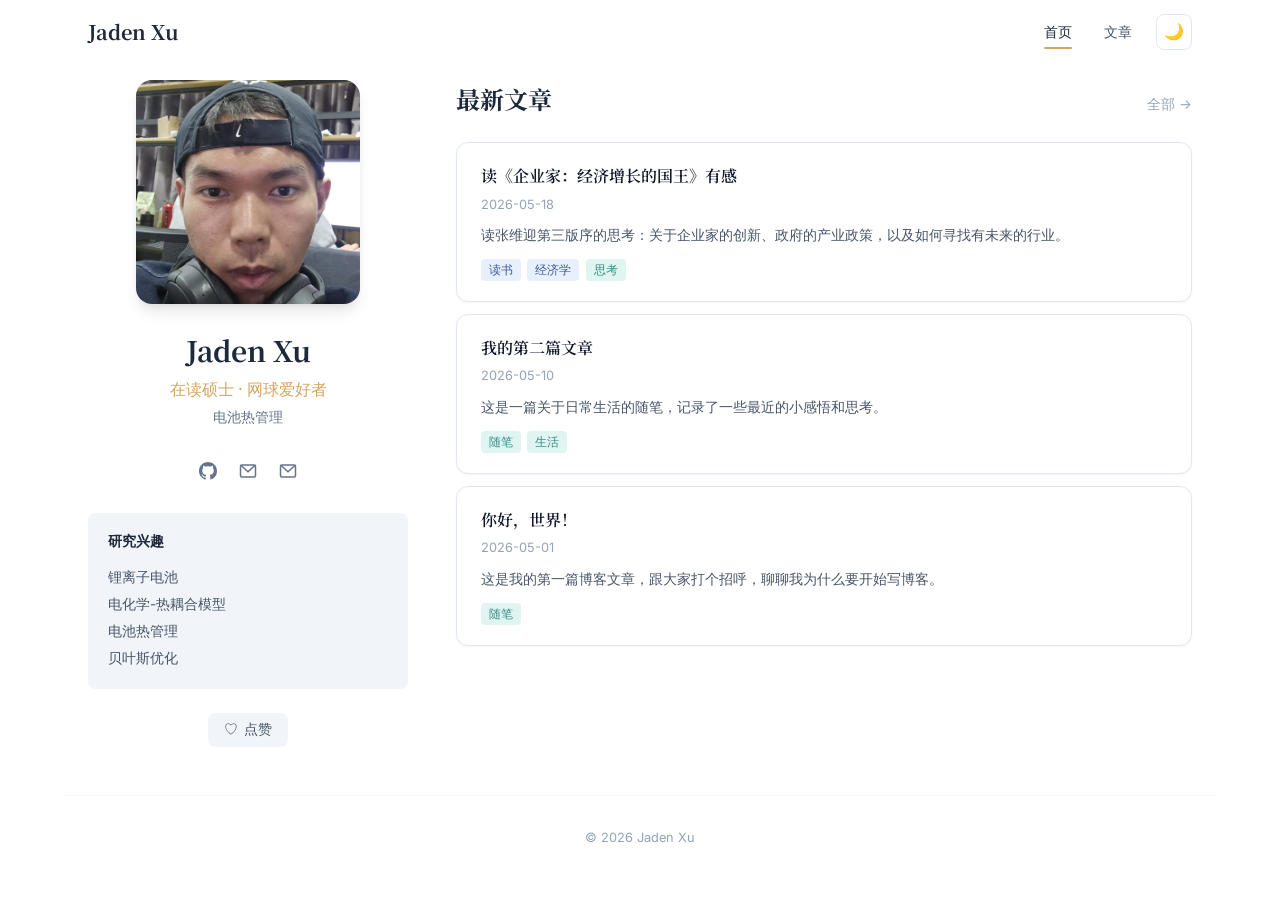
==== commit 10fd6b76: "参照 PRISM 设计风格全面重构网站 - 配色改为海军蓝+金色点缀，字体升级为 Inter + 思源宋体 - 顶部固定导航栏（滚动毛玻璃效果）+ 左侧大图 Profile + 右侧内容 - 头像改为" ====
--- a/index.html
+++ b/index.html
@@ -5,41 +5,87 @@
   <meta name="viewport" content="width=device-width, initial-scale=1.0">
   <title>Jaden Xu</title>
   <link rel="stylesheet" href="css/style.css">
+  <script>if(localStorage.getItem('theme-prism')==='dark'||(!localStorage.getItem('theme-prism')&&window.matchMedia('(prefers-color-scheme:dark)').matches))document.documentElement.classList.add('dark')</script>
 </head>
 <body>
-  <button class="theme-toggle" id="theme-toggle" aria-label="切换主题">
-    <span class="icon-light">☀️</span>
-    <span class="icon-dark">🌙</span>
-  </button>
-  <div class="layout">
-    <!-- 左侧栏 -->
-    <aside class="sidebar">
-      <img class="sidebar-avatar" src="images/avatar.svg" alt="头像">
-      <div class="sidebar-name">Jaden Xu</div>
-      <div class="sidebar-tagline">在读硕士 · 网球爱好者</div>
-      <div class="sidebar-divider"></div>
-      <p class="sidebar-bio">
-        我目前正在攻读硕士学位。学习之外，网球是我最大的爱好。这里记录我的思考和生活中的点滴。
-      </p>
-      <ul class="sidebar-nav">
-        <li><a href="index.html" class="active">首页</a></li>
-        <li><a href="blog.html">文章</a></li>
-      </ul>
-      <div class="sidebar-social">
-        <a href="https://github.com/xupu2846" target="_blank">GitHub</a>
-        <a href="mailto:xupu2846@gmail.com">Gmail</a>
-        <a href="mailto:xupu2846@163.com">163</a>
+  <!-- 顶部导航栏 -->
+  <nav class="navbar" id="navbar">
+    <div class="nav-inner">
+      <a href="index.html" class="nav-logo">Jaden Xu</a>
+      <div class="nav-links" id="nav-links">
+        <a href="index.html" class="active">首页</a>
+        <a href="blog.html">文章</a>
+        <button class="theme-toggle" id="theme-toggle" aria-label="切换主题">
+          <span class="icon-light">☀️</span>
+          <span class="icon-dark">🌙</span>
+        </button>
       </div>
-    </aside>
+      <button class="hamburger" id="hamburger" aria-label="菜单">
+        <svg width="20" height="20" viewBox="0 0 24 24" fill="none" stroke="currentColor" stroke-width="2">
+          <line x1="4" y1="6" x2="20" y2="6"></line>
+          <line x1="4" y1="12" x2="20" y2="12"></line>
+          <line x1="4" y1="18" x2="20" y2="18"></line>
+        </svg>
+      </button>
+    </div>
+  </nav>
 
-    <!-- 右侧主内容 -->
-    <main class="main">
-      <div class="section-header">
-        <h2 class="section-title">最新文章</h2>
-        <a href="blog.html" class="view-all">全部 →</a>
-      </div>
-      <div id="recent-posts"></div>
-    </main>
+  <!-- 移动端菜单 -->
+  <div class="mobile-nav" id="mobile-nav">
+    <a href="index.html" class="active">首页</a>
+    <a href="blog.html">文章</a>
+  </div>
+
+  <!-- 主内容区 -->
+  <div class="page-content">
+    <div class="layout">
+      <!-- 左侧 Profile -->
+      <aside class="profile">
+        <div class="profile-avatar fade-in">
+          <img src="images/avatar.jpg?v=2" alt="头像">
+        </div>
+        <div class="profile-info fade-in">
+          <h1 class="profile-name">Jaden Xu</h1>
+          <p class="profile-title">在读硕士 · 网球爱好者</p>
+          <p class="profile-institution">电池热管理</p>
+        </div>
+        <div class="profile-social fade-in">
+          <a href="https://github.com/xupu2846" target="_blank" title="GitHub">
+            <svg width="18" height="18" viewBox="0 0 24 24" fill="currentColor"><path d="M12 0C5.37 0 0 5.37 0 12c0 5.31 3.435 9.795 8.205 11.385.6.105.825-.255.825-.57 0-.285-.015-1.23-.015-2.235-3.015.555-3.795-.735-4.035-1.41-.135-.345-.72-1.41-1.23-1.695-.42-.225-1.02-.78-.015-.795.945-.015 1.62.87 1.845 1.23 1.08 1.815 2.805 1.305 3.495.99.105-.78.42-1.305.765-1.605-2.67-.3-5.46-1.335-5.46-5.925 0-1.305.465-2.385 1.23-3.225-.12-.3-.54-1.53.12-3.18 0 0 1.005-.315 3.3 1.23.96-.27 1.98-.405 3-.405s2.04.135 3 .405c2.295-1.56 3.3-1.23 3.3-1.23.66 1.65.24 2.88.12 3.18.765.84 1.23 1.905 1.23 3.225 0 4.605-2.805 5.625-5.475 5.925.435.375.81 1.095.81 2.22 0 1.605-.015 2.895-.015 3.3 0 .315.225.69.825.57A12.02 12.02 0 0024 12c0-6.63-5.37-12-12-12z"/></svg>
+          </a>
+          <a href="mailto:xupu2846@gmail.com" title="Gmail">
+            <svg width="18" height="18" viewBox="0 0 24 24" fill="none" stroke="currentColor" stroke-width="2"><rect x="2" y="4" width="20" height="16" rx="2"/><path d="M22 4L12 13 2 4"/></svg>
+          </a>
+          <a href="mailto:xupu2846@163.com" title="163 邮箱">
+            <svg width="18" height="18" viewBox="0 0 24 24" fill="none" stroke="currentColor" stroke-width="2"><rect x="2" y="4" width="20" height="16" rx="2"/><path d="M22 4L12 13 2 4"/></svg>
+          </a>
+        </div>
+        <div class="profile-interests fade-in">
+          <h3>研究兴趣</h3>
+          <ul>
+            <li>锂离子电池</li>
+            <li>电化学-热耦合模型</li>
+            <li>电池热管理</li>
+            <li>贝叶斯优化</li>
+          </ul>
+        </div>
+        <div class="like-btn-wrap fade-in">
+          <button class="like-btn" id="like-btn">
+            <span class="like-icon">♡</span>
+            <span class="like-text">点赞</span>
+          </button>
+        </div>
+      </aside>
+
+      <!-- 右侧内容 -->
+      <main class="content-area">
+        <div class="section-header fade-in">
+          <h2 class="section-title">最新文章</h2>
+          <a href="blog.html" class="view-all">全部 →</a>
+        </div>
+        <div id="recent-posts"></div>
+      </main>
+    </div>
   </div>
 
   <footer class="footer">
@@ -49,25 +95,35 @@
   <script src="js/theme.js"></script>
   <script src="js/blog.js"></script>
   <script>
+    // 渲染最新文章
     const recentPosts = posts.slice(0, 5);
     const container = document.getElementById('recent-posts');
     if (recentPosts.length === 0) {
       container.innerHTML = '<div class="empty-state"><p>还没有文章</p></div>';
     } else {
-      recentPosts.forEach(post => {
+      recentPosts.forEach((post, i) => {
         const tagsHtml = post.tags
-          ? post.tags.map(t => `<span class="post-tag ${getTagClass(t)}">${t}</span>`).join('')
+          ? post.tags.map(t => '<span class="post-tag ' + getTagClass(t) + '">' + t + '</span>').join('')
           : '';
-        container.innerHTML += `
-          <a class="post-card" href="${post.url}">
-            <h3>${post.title}</h3>
-            <div class="post-meta">${post.date}</div>
-            ${post.excerpt ? `<p class="post-excerpt">${post.excerpt}</p>` : ''}
-            ${tagsHtml ? `<div class="post-tags">${tagsHtml}</div>` : ''}
-          </a>
-        `;
+        const card = document.createElement('a');
+        card.className = 'post-card fade-in';
+        card.href = post.url;
+        card.style.transitionDelay = (i * 0.1) + 's';
+        card.innerHTML =
+          '<h3>' + post.title + '</h3>' +
+          '<div class="post-meta">' + post.date + '</div>' +
+          (post.excerpt ? '<p class="post-excerpt">' + post.excerpt + '</p>' : '') +
+          (tagsHtml ? '<div class="post-tags">' + tagsHtml + '</div>' : '');
+        container.appendChild(card);
       });
     }
+
+    // 淡入动画
+    setTimeout(function() {
+      document.querySelectorAll('.fade-in').forEach(function(el) {
+        el.classList.add('visible');
+      });
+    }, 50);
   </script>
 </body>
 </html>
--- a/css/style.css
+++ b/css/style.css
@@ -1,340 +1,623 @@
-/* ===== 基础变量（亮色主题） ===== */
+/* ===== PRISM-inspired design system ===== */
+
+@import url('https://fonts.googleapis.com/css2?family=Inter:wght@400;500;600;700&family=Noto+Serif+SC:wght@400;600;700&display=swap');
+
+/* ===== Light theme ===== */
 :root {
-  --text: #1e1e1e;
-  --text-secondary: #6b7280;
-  --text-tertiary: #9ca3af;
-  --bg: #fdfcfb;
-  --bg-card: #fff;
-  --border: #ebe9e6;
-  --border-hover: #d1d5db;
-  --accent: #059669;
-  --accent-hover: #047857;
-  --accent-light: #ecfdf5;
-  --code-bg: #f3f4f6;
-  --code-text: #374151;
-  --pre-bg: #f9fafb;
-  --avatar-border: #fff;
-  --card-hover-title: #3b6fb6;
-  --shadow-sm: 0 1px 2px rgba(0, 0, 0, 0.04);
-  --shadow-md: 0 4px 12px rgba(0, 0, 0, 0.06);
-  --radius: 8px;
-  --sidebar-width: 280px;
-}
-
-/* ===== 暗色主题 ===== */
-[data-theme="dark"] {
-  --text: #e4e4e7;
-  --text-secondary: #a1a1aa;
-  --text-tertiary: #71717a;
-  --bg: #18181b;
-  --bg-card: #27272a;
-  --border: #3f3f46;
-  --border-hover: #52525b;
-  --accent: #34d399;
-  --accent-hover: #6ee7b7;
-  --accent-light: #064e3b;
-  --code-bg: #3f3f46;
-  --code-text: #d4d4d8;
-  --pre-bg: #27272a;
-  --avatar-border: #3f3f46;
-  --card-hover-title: #60a5fa;
-  --shadow-sm: 0 1px 2px rgba(0, 0, 0, 0.2);
-  --shadow-md: 0 4px 12px rgba(0, 0, 0, 0.3);
-}
-
-* {
+  --background: #fefffe;
+  --foreground: #0f172a;
+  --primary: #1e293b;
+  --primary-light: #334155;
+  --accent: #d4a562;
+  --accent-light: #e4b976;
+  --accent-dark: #b8914d;
+
+  --neutral-50: #f8fafc;
+  --neutral-100: #f1f5f9;
+  --neutral-200: #e2e8f0;
+  --neutral-300: #cbd5e1;
+  --neutral-400: #94a3b8;
+  --neutral-500: #64748b;
+  --neutral-600: #475569;
+  --neutral-700: #334155;
+  --neutral-800: #1e293b;
+  --neutral-900: #0f172a;
+
+  --font-sans: 'Inter', -apple-system, BlinkMacSystemFont, 'Segoe UI', 'PingFang SC', 'Microsoft YaHei', sans-serif;
+  --font-serif: 'Noto Serif SC', 'Songti SC', STSong, Georgia, serif;
+
+  --shadow-sm: 0 1px 2px 0 rgba(0, 0, 0, 0.05);
+  --shadow: 0 1px 3px 0 rgba(0, 0, 0, 0.1), 0 1px 2px 0 rgba(0, 0, 0, 0.06);
+  --shadow-md: 0 4px 6px -1px rgba(0, 0, 0, 0.1), 0 2px 4px -1px rgba(0, 0, 0, 0.06);
+  --shadow-lg: 0 10px 15px -3px rgba(0, 0, 0, 0.1), 0 4px 6px -2px rgba(0, 0, 0, 0.05);
+
+  --radius-sm: 0.5rem;
+  --radius: 0.75rem;
+  --radius-lg: 1rem;
+  --radius-xl: 1.5rem;
+}
+
+/* ===== Dark theme ===== */
+.dark {
+  --background: #0f172a;
+  --foreground: #f8fafc;
+  --primary: #f8fafc;
+  --primary-light: #e2e8f0;
+  --accent: #e4b976;
+  --accent-light: #f0c674;
+  --accent-dark: #d4a562;
+
+  --neutral-50: #0f172a;
+  --neutral-100: #1e293b;
+  --neutral-200: #334155;
+  --neutral-300: #475569;
+  --neutral-400: #64748b;
+  --neutral-500: #94a3b8;
+  --neutral-600: #cbd5e1;
+  --neutral-700: #e2e8f0;
+  --neutral-800: #f1f5f9;
+  --neutral-900: #f8fafc;
+
+  --shadow-sm: 0 1px 2px rgba(0, 0, 0, 0.3);
+  --shadow: 0 1px 3px rgba(0, 0, 0, 0.4);
+  --shadow-md: 0 4px 6px rgba(0, 0, 0, 0.4);
+  --shadow-lg: 0 10px 15px rgba(0, 0, 0, 0.5);
+}
+
+/* ===== Reset ===== */
+*, *::before, *::after {
   margin: 0;
   padding: 0;
   box-sizing: border-box;
 }
 
+html {
+  scroll-behavior: smooth;
+}
+
 body {
-  font-family: -apple-system, BlinkMacSystemFont, "Segoe UI", "PingFang SC",
-    "Hiragino Sans GB", "Microsoft YaHei", "Helvetica Neue", Arial, sans-serif;
+  font-family: var(--font-sans);
   font-size: 16px;
-  color: var(--text);
-  background: var(--bg);
-  line-height: 1.8;
+  color: var(--foreground);
+  background: var(--background);
+  line-height: 1.6;
   -webkit-font-smoothing: antialiased;
-}
-
-/* ===== 主题切换按钮 ===== */
+  -moz-osx-font-smoothing: grayscale;
+}
+
+/* ===== Top Navigation ===== */
+.navbar {
+  position: fixed;
+  top: 0;
+  left: 0;
+  right: 0;
+  z-index: 50;
+  height: 64px;
+  display: flex;
+  align-items: center;
+  transition: all 0.3s ease;
+}
+
+.navbar.scrolled {
+  background: rgba(254, 255, 254, 0.8);
+  backdrop-filter: blur(20px);
+  -webkit-backdrop-filter: blur(20px);
+  border-bottom: 1px solid rgba(226, 232, 240, 0.5);
+  box-shadow: var(--shadow-lg);
+}
+
+.dark .navbar.scrolled {
+  background: rgba(15, 23, 42, 0.8);
+  border-bottom: 1px solid rgba(51, 65, 85, 0.5);
+}
+
+.nav-inner {
+  max-width: 72rem;
+  margin: 0 auto;
+  padding: 0 1.5rem;
+  width: 100%;
+  display: flex;
+  justify-content: space-between;
+  align-items: center;
+}
+
+.nav-logo {
+  font-family: var(--font-serif);
+  font-size: 1.25rem;
+  font-weight: 700;
+  color: var(--primary);
+  text-decoration: none;
+  transition: color 0.2s;
+}
+
+.nav-logo:hover {
+  color: var(--accent);
+}
+
+.nav-links {
+  display: flex;
+  align-items: center;
+  gap: 0.5rem;
+}
+
+.nav-links a {
+  position: relative;
+  padding: 0.5rem 0.75rem;
+  font-size: 0.875rem;
+  font-weight: 500;
+  color: var(--neutral-600);
+  text-decoration: none;
+  border-radius: var(--radius-sm);
+  transition: color 0.15s;
+}
+
+.nav-links a:hover,
+.nav-links a.active {
+  color: var(--primary);
+}
+
+.nav-links a.active::after {
+  content: '';
+  position: absolute;
+  bottom: 2px;
+  left: 0.75rem;
+  right: 0.75rem;
+  height: 2px;
+  background: var(--accent);
+  border-radius: 1px;
+}
+
+/* Nav indicator pill */
+.nav-indicator {
+  position: absolute;
+  height: 2px;
+  background: var(--accent);
+  border-radius: 1px;
+  bottom: 2px;
+  transition: left 0.3s ease, width 0.3s ease;
+}
+
+/* Theme toggle in nav */
 .theme-toggle {
-  position: fixed;
-  top: 1.25rem;
-  right: 1.5rem;
-  z-index: 100;
   width: 36px;
   height: 36px;
-  border-radius: 50%;
-  border: 1px solid var(--border);
-  background: var(--bg-card);
+  border-radius: var(--radius-sm);
+  border: 1px solid var(--neutral-200);
+  background: transparent;
   cursor: pointer;
   display: flex;
   align-items: center;
   justify-content: center;
   font-size: 1rem;
   transition: all 0.2s;
-  box-shadow: var(--shadow-sm);
+  margin-left: 0.25rem;
+  color: var(--neutral-600);
 }
 
 .theme-toggle:hover {
-  border-color: var(--border-hover);
-  box-shadow: var(--shadow-md);
+  border-color: var(--neutral-300);
+  background: var(--neutral-50);
+}
+
+.dark .theme-toggle {
+  border-color: var(--neutral-700);
+  color: var(--neutral-400);
+}
+
+.dark .theme-toggle:hover {
+  background: var(--neutral-800);
+  border-color: var(--neutral-600);
 }
 
 .theme-toggle .icon-light { display: none; }
 .theme-toggle .icon-dark  { display: inline; }
 
-[data-theme="dark"] .theme-toggle .icon-light { display: inline; }
-[data-theme="dark"] .theme-toggle .icon-dark  { display: none; }
-
-/* ===== 双栏布局 ===== */
+.dark .theme-toggle .icon-light { display: inline; }
+.dark .theme-toggle .icon-dark  { display: none; }
+
+/* Hamburger */
+.hamburger {
+  display: none;
+  width: 36px;
+  height: 36px;
+  border-radius: var(--radius-sm);
+  border: none;
+  background: transparent;
+  cursor: pointer;
+  align-items: center;
+  justify-content: center;
+  color: var(--neutral-600);
+}
+
+.hamburger:hover {
+  background: var(--neutral-100);
+}
+
+/* Mobile nav */
+.mobile-nav {
+  display: none;
+  position: fixed;
+  top: 64px;
+  left: 0;
+  right: 0;
+  background: rgba(254, 255, 254, 0.95);
+  backdrop-filter: blur(20px);
+  border-bottom: 1px solid var(--neutral-200);
+  padding: 0.75rem 1.5rem;
+  z-index: 49;
+}
+
+.dark .mobile-nav {
+  background: rgba(15, 23, 42, 0.95);
+  border-bottom: 1px solid var(--neutral-700);
+}
+
+.mobile-nav.open {
+  display: block;
+}
+
+.mobile-nav a {
+  display: block;
+  padding: 0.6rem 0;
+  font-size: 0.95rem;
+  font-weight: 500;
+  color: var(--neutral-700);
+  text-decoration: none;
+  border-radius: var(--radius-sm);
+  transition: color 0.15s;
+}
+
+.dark .mobile-nav a {
+  color: var(--neutral-300);
+}
+
+.mobile-nav a:hover,
+.mobile-nav a.active {
+  color: var(--primary);
+}
+
+/* ===== Main Layout ===== */
+.page-content {
+  max-width: 72rem;
+  margin: 0 auto;
+  padding: 80px 1.5rem 3rem;
+}
+
 .layout {
-  display: flex;
-  max-width: 960px;
-  margin: 0 auto;
-  min-height: 100vh;
-}
-
-/* ===== 左侧栏 ===== */
-.sidebar {
-  width: var(--sidebar-width);
-  flex-shrink: 0;
-  padding: 3rem 2rem 3rem 1.5rem;
+  display: grid;
+  grid-template-columns: 320px 1fr;
+  gap: 3rem;
+  align-items: start;
+}
+
+/* ===== Profile Sidebar ===== */
+.profile {
   position: sticky;
-  top: 0;
-  height: 100vh;
-  display: flex;
-  flex-direction: column;
-  border-right: 1px solid var(--border);
-}
-
-.sidebar-avatar {
-  width: 64px;
-  height: 64px;
-  border-radius: 50%;
+  top: 96px;
+}
+
+.profile-avatar {
+  width: 224px;
+  height: 224px;
+  border-radius: var(--radius-lg);
+  overflow: hidden;
+  box-shadow: var(--shadow-lg);
+  transition: all 0.3s ease;
+  margin: 0 auto 1.5rem;
+}
+
+.profile-avatar:hover {
+  transform: scale(1.03);
+  box-shadow: 0 25px 50px -12px rgba(0, 0, 0, 0.25);
+}
+
+.profile-avatar img {
+  width: 100%;
+  height: 100%;
   object-fit: cover;
-  margin-bottom: 1rem;
-  border: 2px solid var(--avatar-border);
-  box-shadow: var(--shadow-sm);
-}
-
-.sidebar-name {
-  font-size: 1.2rem;
+  object-position: 32% center;
+}
+
+.profile-info {
+  text-align: center;
+  margin-bottom: 1.5rem;
+}
+
+.profile-name {
+  font-family: var(--font-serif);
+  font-size: 1.75rem;
   font-weight: 700;
-  letter-spacing: -0.02em;
+  color: var(--primary);
   margin-bottom: 0.25rem;
 }
 
-.sidebar-tagline {
+.profile-title {
+  font-size: 1rem;
+  font-weight: 500;
+  color: var(--accent);
+  margin-bottom: 0.25rem;
+}
+
+.profile-institution {
+  font-size: 0.875rem;
+  color: var(--neutral-500);
+}
+
+/* Social icons */
+.profile-social {
+  display: flex;
+  justify-content: center;
+  gap: 0.25rem;
+  margin-bottom: 1.5rem;
+}
+
+.profile-social a {
+  display: flex;
+  align-items: center;
+  justify-content: center;
+  width: 36px;
+  height: 36px;
+  border-radius: var(--radius-sm);
+  color: var(--neutral-500);
+  text-decoration: none;
+  transition: all 0.2s;
+  font-size: 1rem;
+}
+
+.profile-social a:hover {
+  color: var(--accent);
+  background: var(--neutral-100);
+}
+
+.dark .profile-social a:hover {
+  background: var(--neutral-800);
+}
+
+/* Interests card */
+.profile-interests {
+  background: var(--neutral-100);
+  border-radius: var(--radius-sm);
+  padding: 1rem 1.25rem;
+  margin-bottom: 1.5rem;
+  transition: all 0.3s ease;
+}
+
+.dark .profile-interests {
+  background: var(--neutral-800);
+}
+
+.profile-interests:hover {
+  box-shadow: var(--shadow-md);
+  transform: scale(1.02);
+}
+
+.profile-interests h3 {
+  font-size: 0.9rem;
+  font-weight: 600;
+  color: var(--primary);
+  margin-bottom: 0.75rem;
+}
+
+.profile-interests ul {
+  list-style: none;
   font-size: 0.85rem;
-  color: var(--text-secondary);
-  margin-bottom: 1rem;
-}
-
-.sidebar-divider {
-  width: 24px;
-  height: 2px;
-  background: var(--accent);
-  border-radius: 1px;
-  margin-bottom: 1rem;
-}
-
-.sidebar-bio {
+  color: var(--neutral-600);
+  line-height: 2;
+}
+
+.dark .profile-interests ul {
+  color: var(--neutral-400);
+}
+
+/* Like button */
+.like-btn-wrap {
+  display: flex;
+  justify-content: center;
+}
+
+.like-btn {
+  display: inline-flex;
+  align-items: center;
+  gap: 0.4rem;
+  padding: 0.5rem 1rem;
+  border-radius: var(--radius-sm);
   font-size: 0.85rem;
-  color: var(--text-secondary);
-  line-height: 1.75;
+  font-weight: 500;
+  border: none;
+  cursor: pointer;
+  transition: all 0.2s;
+  background: var(--neutral-100);
+  color: var(--neutral-600);
+}
+
+.dark .like-btn {
+  background: var(--neutral-800);
+  color: var(--neutral-400);
+}
+
+.like-btn:hover {
+  background: #fef2f2;
+  color: #dc2626;
+}
+
+.dark .like-btn:hover {
+  background: rgba(220, 38, 38, 0.15);
+  color: #f87171;
+}
+
+.like-btn.liked {
+  background: #fef2f2;
+  color: #dc2626;
+}
+
+.dark .like-btn.liked {
+  background: rgba(220, 38, 38, 0.15);
+  color: #f87171;
+}
+
+/* ===== Content Area ===== */
+.content-area {
+  min-width: 0;
+}
+
+.section-header {
+  display: flex;
+  justify-content: space-between;
+  align-items: baseline;
   margin-bottom: 1.5rem;
 }
 
-.sidebar-nav {
-  list-style: none;
-  margin-bottom: auto;
-}
-
-.sidebar-nav li {
-  margin-bottom: 0.35rem;
-}
-
-.sidebar-nav a {
-  display: block;
-  padding: 0.35rem 0;
-  font-size: 0.9rem;
-  color: var(--text-secondary);
+.section-title {
+  font-family: var(--font-serif);
+  font-size: 1.5rem;
+  font-weight: 700;
+  color: var(--primary);
+}
+
+.view-all {
+  font-size: 0.85rem;
+  color: var(--neutral-400);
   text-decoration: none;
   transition: color 0.15s;
 }
 
-.sidebar-nav a:hover {
-  color: var(--text);
-}
-
-.sidebar-nav a.active {
-  color: var(--text);
-  font-weight: 600;
-}
-
-.sidebar-social {
-  display: flex;
-  flex-wrap: wrap;
-  gap: 0.5rem 1rem;
-  padding-top: 1rem;
-  border-top: 1px solid var(--border);
-}
-
-.sidebar-social a {
-  font-size: 0.8rem;
-  color: var(--text-tertiary);
-  text-decoration: none;
-  transition: color 0.15s;
-}
-
-.sidebar-social a:hover {
-  color: var(--accent);
-}
-
-/* ===== 右侧主内容区 ===== */
-.main {
-  flex: 1;
-  padding: 3rem 1.5rem 3rem 2.5rem;
-  min-width: 0;
-}
-
-/* ===== 文章卡片 ===== */
-.section-header {
-  display: flex;
-  justify-content: space-between;
-  align-items: baseline;
-  margin-bottom: 1.25rem;
-}
-
-.section-title {
-  font-size: 0.95rem;
-  font-weight: 600;
-  letter-spacing: -0.01em;
-}
-
-.view-all {
-  font-size: 0.8rem;
-  color: var(--text-tertiary);
-  text-decoration: none;
-  transition: color 0.15s;
-}
-
 .view-all:hover {
   color: var(--accent);
 }
 
+/* ===== Post Cards ===== */
 .post-card {
   display: block;
-  padding: 1rem 1.25rem;
-  margin-bottom: 0.5rem;
-  background: var(--bg-card);
-  border: 1px solid var(--border);
+  padding: 1.25rem 1.5rem;
+  margin-bottom: 0.75rem;
+  background: #fff;
+  border: 1px solid var(--neutral-200);
   border-radius: var(--radius);
   text-decoration: none;
   color: inherit;
-  transition: all 0.2s ease;
+  transition: all 0.25s ease;
   box-shadow: var(--shadow-sm);
 }
 
+.dark .post-card {
+  background: var(--neutral-800);
+  border-color: rgba(148, 163, 184, 0.24);
+}
+
 .post-card:hover {
-  border-color: var(--border-hover);
+  border-color: var(--neutral-300);
   box-shadow: var(--shadow-md);
-  transform: translateX(3px);
+  transform: translateX(4px);
+}
+
+.dark .post-card:hover {
+  border-color: var(--neutral-600);
 }
 
 .post-card h3 {
-  font-size: 0.95rem;
+  font-size: 1rem;
   font-weight: 600;
+  margin-bottom: 0.35rem;
+  transition: color 0.2s;
+  font-family: var(--font-serif);
+}
+
+.post-card:hover h3 {
+  color: var(--accent-dark);
+}
+
+.post-card .post-meta {
+  font-size: 0.8rem;
+  color: var(--neutral-400);
   margin-bottom: 0.3rem;
-  letter-spacing: -0.01em;
-  transition: color 0.2s;
-}
-
-.post-card:hover h3 {
-  color: var(--card-hover-title);
-}
-
-.post-card .post-meta {
-  font-size: 0.78rem;
-  color: var(--text-tertiary);
 }
 
 .post-card .post-excerpt {
-  font-size: 0.85rem;
-  color: var(--text-secondary);
-  margin-top: 0.45rem;
-  line-height: 1.65;
+  font-size: 0.875rem;
+  color: var(--neutral-600);
+  margin-top: 0.5rem;
+  line-height: 1.7;
 }
 
 .post-card .post-tags {
   display: flex;
   gap: 0.4rem;
-  margin-top: 0.6rem;
+  margin-top: 0.75rem;
 }
 
 .post-tag {
-  font-size: 0.7rem;
-  padding: 1px 7px;
+  font-size: 0.72rem;
+  padding: 2px 8px;
   border-radius: 4px;
   font-weight: 500;
 }
 
-.tag-blue   { color: #5b7eb5; background: #e8f0fe; }
-.tag-pink   { color: #b57b8a; background: #fce8ed; }
-.tag-amber  { color: #b5975b; background: #fef7e0; }
-.tag-purple { color: #8a7bb5; background: #f0e8fc; }
-.tag-teal   { color: #5b9b95; background: #e0f5f2; }
-.tag-orange { color: #b5825b; background: #fdf0e0; }
-.tag-gray   { color: #7b7b7b; background: #f2f2f2; }
-
-[data-theme="dark"] .tag-blue   { color: #93b8f5; background: #1e2d47; }
-[data-theme="dark"] .tag-pink   { color: #e89aaa; background: #3d1f28; }
-[data-theme="dark"] .tag-amber  { color: #d4b06a; background: #3d3220; }
-[data-theme="dark"] .tag-purple { color: #b09aed; background: #2a2240; }
-[data-theme="dark"] .tag-teal   { color: #6fc4bc; background: #1d3532; }
-[data-theme="dark"] .tag-orange { color: #d4a56a; background: #3d2c1e; }
-[data-theme="dark"] .tag-gray   { color: #a1a1aa; background: #3f3f46; }
-
-/* ===== 文章详情页 ===== */
-.article {
-  max-width: 620px;
+/* Tag colors */
+.tag-blue   { color: #3b5998; background: #e8f0fe; }
+.tag-pink   { color: #b0627a; background: #fce8ed; }
+.tag-amber  { color: #9a7b3a; background: #fef7e0; }
+.tag-purple { color: #6b5ca0; background: #f0e8fc; }
+.tag-teal   { color: #3b8a82; background: #e0f5f2; }
+.tag-orange { color: #9a6a3b; background: #fdf0e0; }
+.tag-gray   { color: #5a5a5a; background: #f2f2f2; }
+
+.dark .tag-blue   { color: #93b8f5; background: #1e2d47; }
+.dark .tag-pink   { color: #e89aaa; background: #3d1f28; }
+.dark .tag-amber  { color: #d4b06a; background: #3d3220; }
+.dark .tag-purple { color: #b09aed; background: #2a2240; }
+.dark .tag-teal   { color: #6fc4bc; background: #1d3532; }
+.dark .tag-orange { color: #d4a56a; background: #3d2c1e; }
+.dark .tag-gray   { color: #a1a1aa; background: #3f3f46; }
+
+/* ===== Article detail page ===== */
+.article-page {
+  max-width: 42rem;
+  margin: 0 auto;
+  padding: 80px 1.5rem 3rem;
 }
 
 .article-header {
-  margin-bottom: 2rem;
-  padding-bottom: 1.25rem;
-  border-bottom: 1px solid var(--border);
+  margin-bottom: 2.5rem;
+  padding-bottom: 1.5rem;
+  border-bottom: 1px solid var(--neutral-200);
+}
+
+.dark .article-header {
+  border-bottom-color: var(--neutral-700);
 }
 
 .article-header h1 {
-  font-size: 1.6rem;
+  font-family: var(--font-serif);
+  font-size: 1.8rem;
   font-weight: 700;
-  letter-spacing: -0.03em;
   line-height: 1.45;
-  margin-bottom: 0.5rem;
+  color: var(--primary);
+  margin-bottom: 0.75rem;
 }
 
 .article-header .article-meta {
-  font-size: 0.82rem;
-  color: var(--text-tertiary);
   display: flex;
   align-items: center;
   gap: 0.6rem;
+  font-size: 0.85rem;
+  color: var(--neutral-400);
 }
 
 .article-header .article-meta .dot {
   width: 3px;
   height: 3px;
   border-radius: 50%;
-  background: var(--text-tertiary);
+  background: var(--neutral-400);
 }
 
 .article-content {
   font-size: 0.95rem;
   line-height: 1.95;
+  color: var(--neutral-700);
+}
+
+.dark .article-content {
+  color: var(--neutral-300);
 }
 
 .article-content p {
@@ -342,70 +625,99 @@
 }
 
 .article-content h2 {
-  font-size: 1.15rem;
+  font-family: var(--font-serif);
+  font-size: 1.25rem;
   font-weight: 600;
-  margin: 2rem 0 0.6rem;
+  color: var(--primary);
+  margin: 2.25rem 0 0.75rem;
+  padding-bottom: 0.5rem;
+  border-bottom: 1px solid var(--neutral-200);
+}
+
+.dark .article-content h2 {
+  border-bottom-color: var(--neutral-800);
 }
 
 .article-content h3 {
-  font-size: 1rem;
+  font-family: var(--font-serif);
+  font-size: 1.05rem;
   font-weight: 600;
-  margin: 1.6rem 0 0.4rem;
-}
-
-.article-content img {
-  max-width: 100%;
-  height: auto;
-  border-radius: var(--radius);
-  margin: 1rem 0;
+  color: var(--primary);
+  margin: 1.6rem 0 0.5rem;
 }
 
 .article-content blockquote {
   border-left: 3px solid var(--accent);
-  padding: 0.4rem 0 0.4rem 1rem;
-  margin: 1.25rem 0;
-  color: var(--text-secondary);
-  background: var(--accent-light);
-  border-radius: 0 var(--radius) var(--radius) 0;
+  padding: 0.5rem 0 0.5rem 1.25rem;
+  margin: 1.5rem 0;
+  color: var(--neutral-500);
+  font-style: italic;
 }
 
 .article-content ul,
 .article-content ol {
-  margin: 0.6rem 0 1.25rem 1.25rem;
+  margin: 0.75rem 0 1.5rem 1.5rem;
 }
 
 .article-content li {
-  margin-bottom: 0.4rem;
+  margin-bottom: 0.5rem;
 }
 
 .article-content li::marker {
-  color: var(--text-tertiary);
+  color: var(--neutral-400);
 }
 
 .article-content hr {
   border: none;
-  border-top: 1px solid var(--border);
+  border-top: 1px solid var(--neutral-200);
   margin: 2rem 0;
 }
 
+.article-content a {
+  color: var(--accent-dark);
+  font-weight: 500;
+  text-decoration: none;
+  transition: all 0.2s;
+  border-radius: 2px;
+}
+
+.article-content a:hover {
+  background: rgba(212, 165, 98, 0.1);
+}
+
+.article-content strong {
+  font-weight: 600;
+  color: var(--primary);
+}
+
 .article-content code {
-  background: var(--code-bg);
-  padding: 0.12em 0.35em;
+  background: var(--neutral-100);
+  padding: 0.12em 0.4em;
   border-radius: 4px;
   font-size: 0.88em;
-  font-family: "SF Mono", "Fira Code", monospace;
-  color: var(--code-text);
+  font-family: 'SF Mono', 'Fira Code', Consolas, monospace;
+  color: var(--neutral-700);
+}
+
+.dark .article-content code {
+  background: var(--neutral-800);
+  color: var(--neutral-300);
 }
 
 .article-content pre {
-  background: var(--pre-bg);
-  padding: 1rem;
+  background: var(--neutral-100);
+  padding: 1rem 1.25rem;
   border-radius: var(--radius);
-  border: 1px solid var(--border);
+  border: 1px solid var(--neutral-200);
   overflow-x: auto;
-  margin: 1.25rem 0;
-  font-size: 0.82rem;
+  margin: 1.5rem 0;
+  font-size: 0.85rem;
   line-height: 1.7;
+}
+
+.dark .article-content pre {
+  background: var(--neutral-800);
+  border-color: var(--neutral-700);
 }
 
 .article-content pre code {
@@ -415,136 +727,88 @@
 
 .back-link {
   display: inline-block;
-  margin-top: 2.5rem;
+  margin-top: 3rem;
   font-size: 0.85rem;
-  color: var(--text-tertiary);
+  color: var(--neutral-400);
   text-decoration: none;
   transition: color 0.15s;
 }
 
 .back-link:hover {
-  color: var(--text);
-}
-
-/* ===== 评论区 ===== */
-.comments {
-  max-width: 620px;
-  margin-top: 3rem;
-  padding-top: 2rem;
-  border-top: 1px solid var(--border);
-}
-
-.comments-title {
-  font-size: 1rem;
-  font-weight: 600;
-  margin-bottom: 1.25rem;
-}
-
-/* ===== 页脚 ===== */
+  color: var(--accent);
+}
+
+/* ===== Footer ===== */
 .footer {
-  max-width: 960px;
+  max-width: 72rem;
   margin: 0 auto;
   padding: 2rem 1.5rem;
   text-align: center;
-  color: var(--text-tertiary);
-  font-size: 0.78rem;
-  border-top: 1px solid var(--border);
-}
-
-.footer a {
-  color: var(--text-secondary);
-  text-decoration: none;
-}
-
-.footer a:hover {
-  color: var(--accent);
-}
-
-/* ===== 文章详情页专用布局 ===== */
-.article-layout {
-  max-width: 700px;
-  margin: 0 auto;
-  padding: 0 1.5rem;
-}
-
-.article-topnav {
-  display: flex;
-  justify-content: space-between;
-  align-items: center;
-  padding: 1.5rem 0;
-  max-width: 700px;
-  margin: 0 auto;
-}
-
-.article-topnav a {
-  text-decoration: none;
-  color: var(--text-secondary);
-  font-size: 0.9rem;
-  transition: color 0.15s;
-}
-
-.article-topnav a:hover {
-  color: var(--text);
-}
-
-.article-topnav .nav-logo {
-  font-weight: 700;
-  color: var(--text);
-}
-
-/* ===== 空状态 ===== */
+  color: var(--neutral-400);
+  font-size: 0.8rem;
+  border-top: 1px solid var(--neutral-100);
+}
+
+.dark .footer {
+  border-top-color: var(--neutral-800);
+}
+
+/* ===== Empty state ===== */
 .empty-state {
   text-align: center;
-  padding: 2rem 0;
-  color: var(--text-tertiary);
+  padding: 3rem 0;
+  color: var(--neutral-400);
   font-size: 0.9rem;
 }
 
-/* ===== 响应式 ===== */
-@media (max-width: 700px) {
-  .theme-toggle {
-    top: 0.75rem;
-    right: 0.75rem;
+/* ===== Fade-in animation ===== */
+.fade-in {
+  opacity: 0;
+  transform: translateY(20px);
+  transition: opacity 0.6s ease, transform 0.6s ease;
+}
+
+.fade-in.visible {
+  opacity: 1;
+  transform: translateY(0);
+}
+
+/* ===== Responsive ===== */
+@media (max-width: 768px) {
+  .nav-links a {
+    display: none;
   }
 
+  .hamburger {
+    display: flex;
+  }
+
   .layout {
-    flex-direction: column;
+    grid-template-columns: 1fr;
+    gap: 2rem;
   }
 
-  .sidebar {
-    width: 100%;
-    height: auto;
+  .profile {
     position: static;
-    padding: 2rem 1.5rem 1.5rem;
-    border-right: none;
-    border-bottom: 1px solid var(--border);
+    text-align: center;
   }
 
-  .sidebar-nav {
-    display: flex;
-    gap: 1.5rem;
-    margin-bottom: 1rem;
+  .profile-avatar {
+    width: 160px;
+    height: 160px;
+    margin: 0 auto 1.5rem;
   }
 
-  .sidebar-nav li {
-    margin-bottom: 0;
+  .profile-name {
+    font-size: 1.5rem;
   }
 
-  .sidebar-social {
-    border-top: none;
-    padding-top: 0.5rem;
+  .page-content {
+    padding-top: 72px;
   }
 
-  .sidebar-bio {
-    margin-bottom: 1rem;
-  }
-
-  .main {
-    padding: 1.5rem;
-  }
-
   .article-header h1 {
-    font-size: 1.3rem;
+    font-size: 1.4rem;
   }
 
   .article-content {
